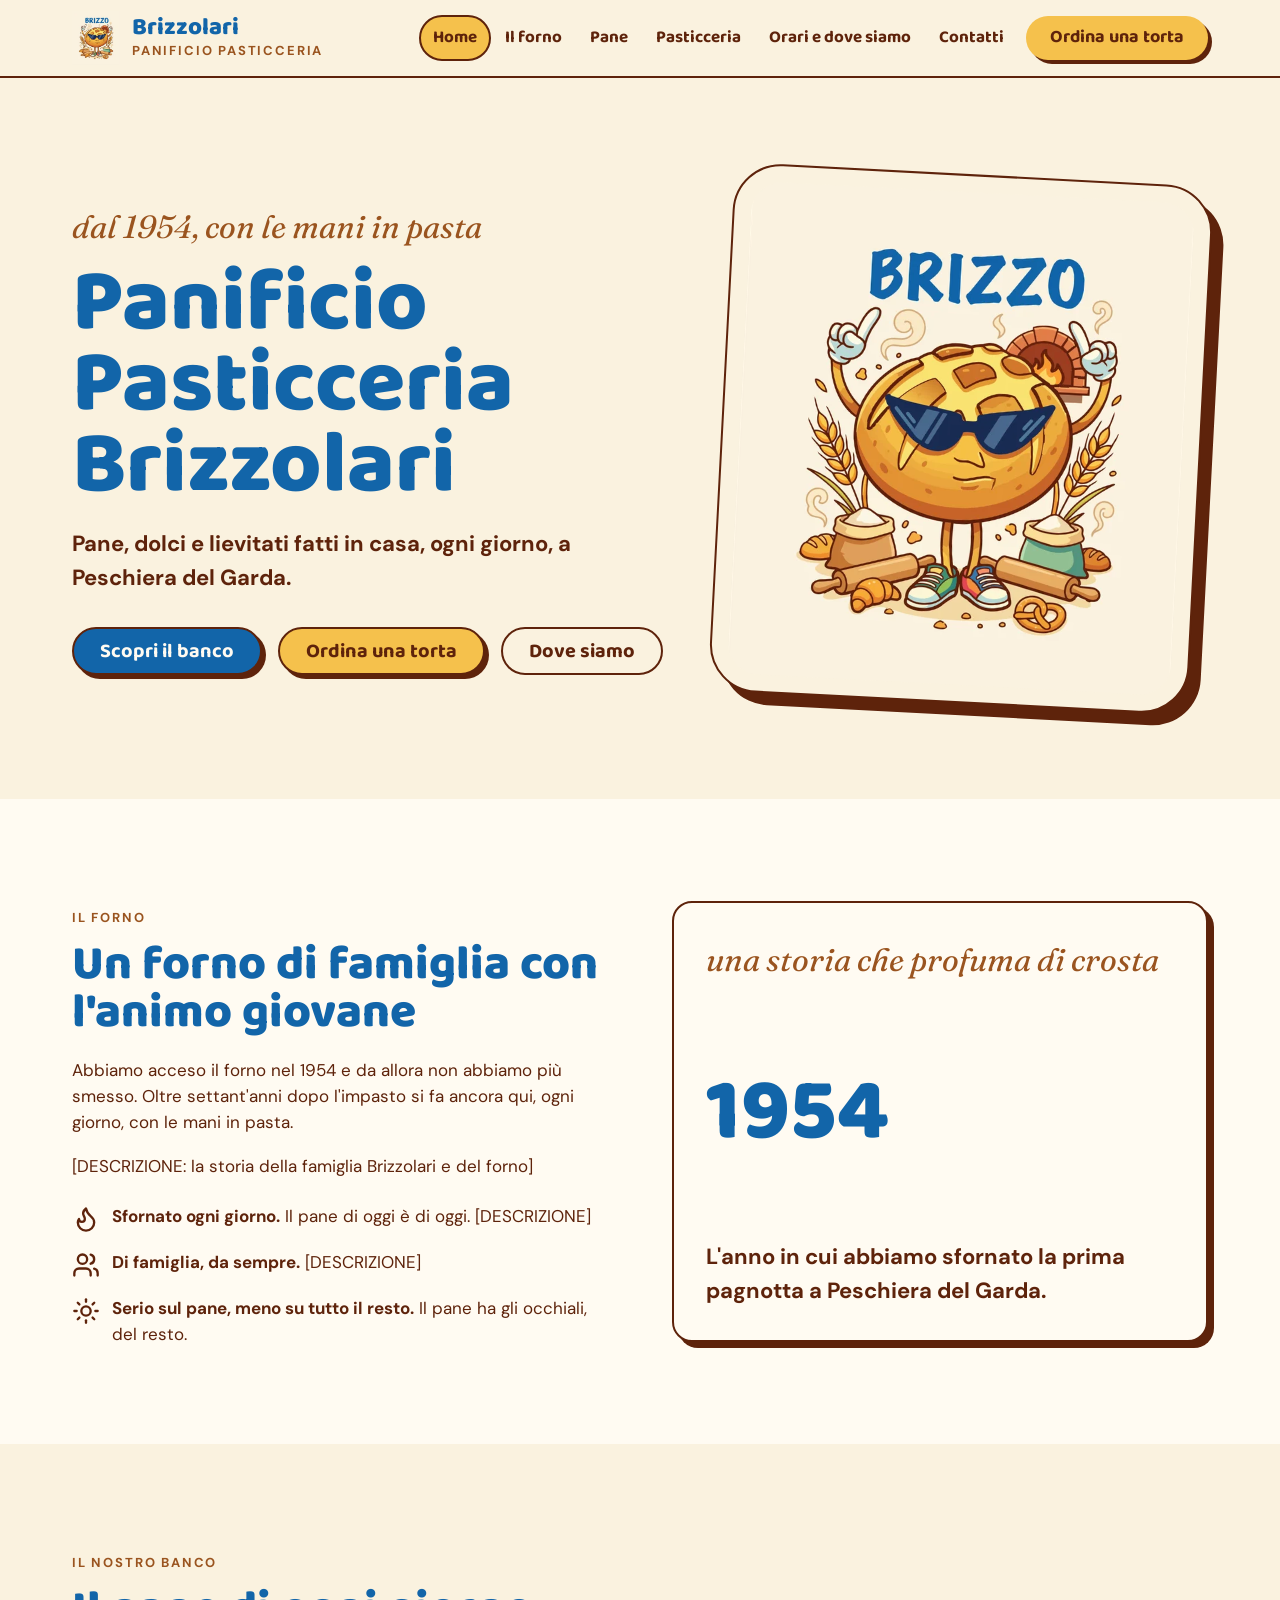
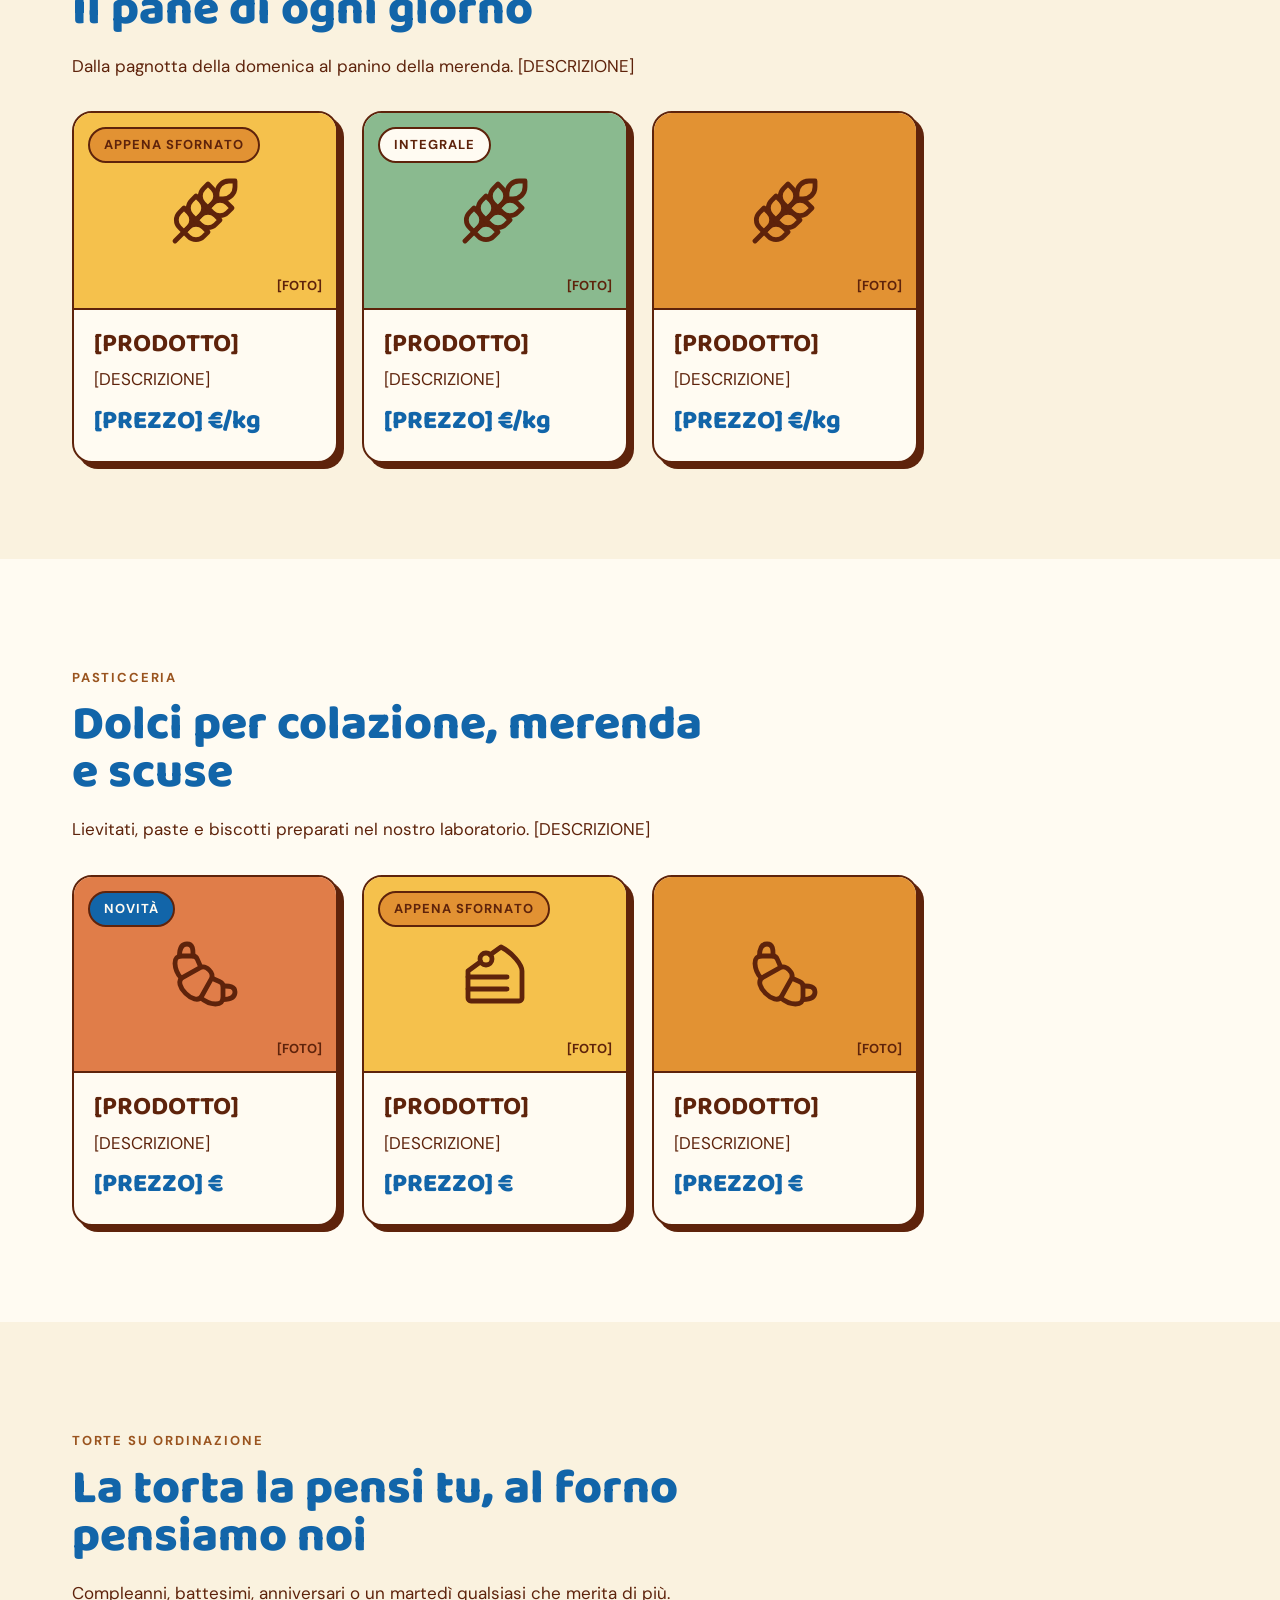
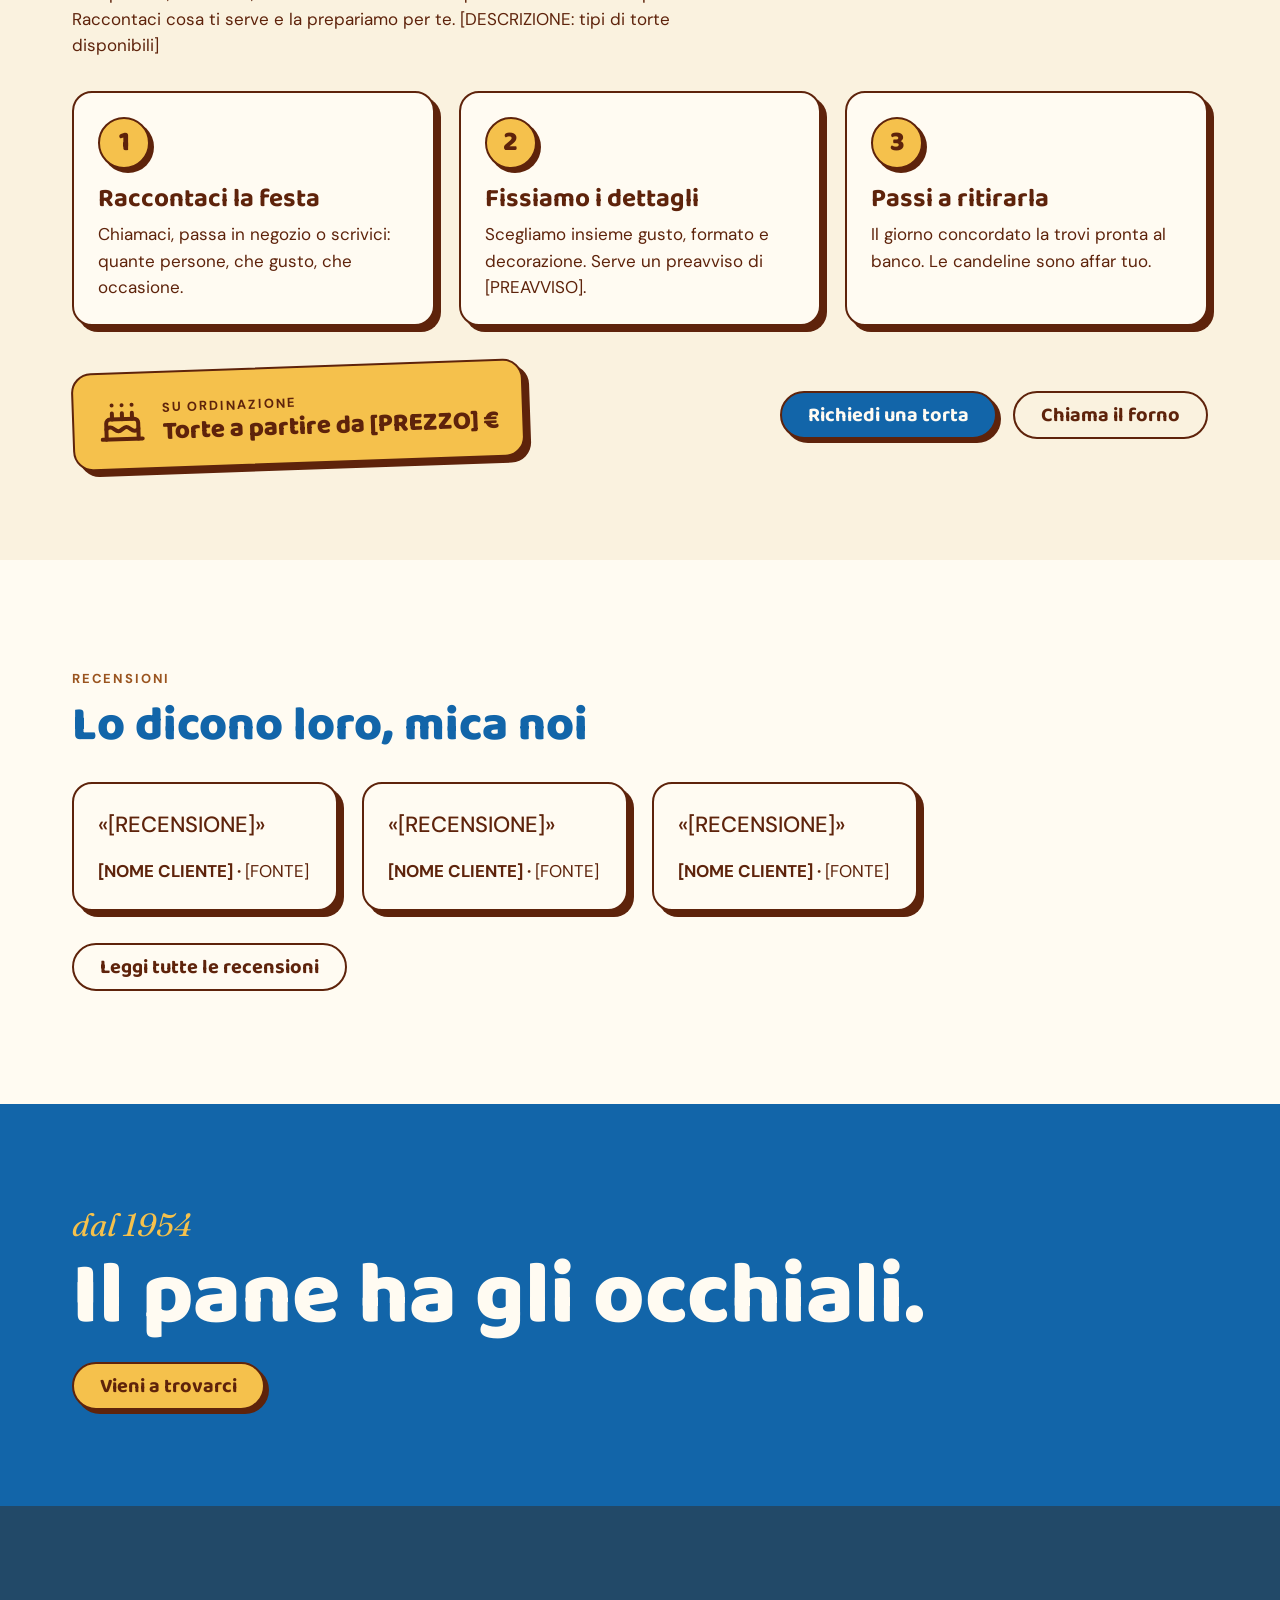
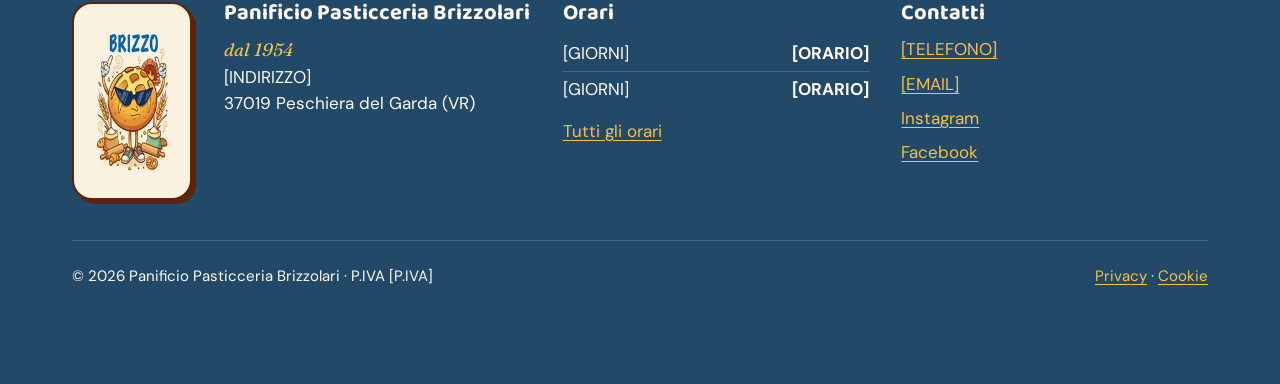
==== index.html @ 5c495a4a "Sito statico Panificio Brizzolari: Home, Orari e dove siamo, Contatti Pagine costruite su tokens.css" ====
<!doctype html>
<html lang="it">
<head>
<meta charset="utf-8">
<meta name="viewport" content="width=device-width, initial-scale=1">
<title>Panificio Pasticceria Brizzolari · Peschiera del Garda, dal 1954</title>
<meta name="description" content="Pane, dolci e torte su ordinazione fatti in casa ogni giorno a Peschiera del Garda. Il forno di famiglia Brizzolari, dal 1954.">
<meta name="theme-color" content="#FAF2DF">
<meta property="og:title" content="Panificio Pasticceria Brizzolari · Peschiera del Garda, dal 1954">
<meta property="og:description" content="Pane, dolci e torte su ordinazione fatti in casa ogni giorno a Peschiera del Garda. Il forno di famiglia Brizzolari, dal 1954.">
<meta property="og:type" content="website">
<meta property="og:image" content="assets/brizzo-logo-640.png">
<link rel="icon" type="image/png" sizes="48x48" href="assets/favicon-48.png">
<link rel="icon" type="image/png" sizes="512x512" href="assets/favicon-512.png">
<link rel="apple-touch-icon" href="assets/apple-touch-icon.png">
<link rel="preconnect" href="https://fonts.googleapis.com">
<link rel="preconnect" href="https://fonts.gstatic.com" crossorigin>
<link href="https://fonts.googleapis.com/css2?family=Baloo+2:wght@600;700;800&family=Fraunces:ital,opsz,wght@0,9..144,500;1,9..144,400;1,9..144,600&family=DM+Sans:opsz,wght@9..40,400;9..40,500;9..40,700&display=swap" rel="stylesheet">
<link rel="stylesheet" href="tokens.css">
<link rel="stylesheet" href="css/sito.css">
<script src="js/sito.js" defer></script>
</head>
<body>
<a class="salta" href="#contenuto">Vai al contenuto</a>

<header class="testata">
  <div class="contenitore testata__barra">
    <a class="marchio" href="index.html">
      <picture>
        <source srcset="assets/brizzo-logo-160.webp" type="image/webp">
        <img src="assets/brizzo-logo-160.png" width="48" height="53" alt="">
      </picture>
      <span><span class="marchio__nome">Brizzolari</span><span class="marchio__sotto">Panificio Pasticceria</span></span>
    </a>
    <button class="menu-toggle" type="button" aria-expanded="false" aria-controls="nav-principale">
      <svg class="icona" viewBox="0 0 24 24" aria-hidden="true" focusable="false"><path d="M4 6h16"/><path d="M4 12h16"/><path d="M4 18h16"/></svg><span>Menu</span>
    </button>
    <nav class="nav" id="nav-principale" aria-label="Principale">
      <ul>
        <li><a href="index.html" aria-current="page">Home</a></li>
        <li><a href="index.html#forno">Il forno</a></li>
        <li><a href="index.html#pane">Pane</a></li>
        <li><a href="index.html#pasticceria">Pasticceria</a></li>
        <li><a href="orari.html">Orari e dove siamo</a></li>
        <li><a href="contatti.html">Contatti</a></li>
        <li><a class="btn btn--oro" href="contatti.html?tipo=torta#modulo">Ordina una torta</a></li>
      </ul>
    </nav>
  </div>
</header>

<main id="contenuto">

<!-- HERO -->
<section class="sezione">
  <div class="contenitore hero">
    <div>
      <p class="accento">dal 1954, con le mani in pasta</p>
      <h1 class="display">Panificio<br>Pasticceria<br>Brizzolari</h1>
      <p class="sottotitolo">Pane, dolci e lievitati fatti in casa, ogni giorno, a Peschiera del Garda.</p>
      <div class="riga">
        <a class="btn btn--primario" href="#pane">Scopri il banco</a>
        <a class="btn btn--oro" href="contatti.html?tipo=torta#modulo">Ordina una torta</a>
        <a class="btn btn--contorno" href="orari.html">Dove siamo</a>
      </div>
    </div>
    <div class="logo-riquadro hero__logo">
      <picture>
        <source srcset="assets/brizzo-logo-640.webp" type="image/webp">
        <img src="assets/brizzo-logo-640.png" width="640" height="711" alt="Brizzo, la pagnotta con gli occhiali da sole, logo del Panificio Brizzolari" fetchpriority="high">
      </picture>
    </div>
  </div>
</section>

<!-- IL FORNO -->
<section class="sezione sezione--farina" id="forno" aria-labelledby="titolo-forno">
  <div class="contenitore due-colonne">
    <div>
      <p class="occhiello">Il forno</p>
      <h2 id="titolo-forno">Un forno di famiglia con l'animo giovane</h2>
      <p>Abbiamo acceso il forno nel 1954 e da allora non abbiamo più smesso. Oltre settant'anni dopo l'impasto si fa ancora qui, ogni giorno, con le mani in pasta.</p>
      <p>[DESCRIZIONE: la storia della famiglia Brizzolari e del forno]</p>
      <ul class="valori">
        <li><svg class="icona" viewBox="0 0 24 24" aria-hidden="true" focusable="false"><path d="M8.5 14.5A2.5 2.5 0 0 0 11 12c0-1.38-.5-2-1-3-1.072-2.143-.224-4.054 2-6 .5 2.5 2 4.9 4 6.5 2 1.6 3 3.5 3 5.5a7 7 0 1 1-14 0c0-1.153.433-2.294 1-3a2.5 2.5 0 0 0 2.5 2.5z"/></svg><span><strong>Sfornato ogni giorno.</strong> Il pane di oggi è di oggi. [DESCRIZIONE]</span></li>
        <li><svg class="icona" viewBox="0 0 24 24" aria-hidden="true" focusable="false"><path d="M16 21v-2a4 4 0 0 0-4-4H6a4 4 0 0 0-4 4v2"/><circle cx="9" cy="7" r="4"/><path d="M22 21v-2a4 4 0 0 0-3-3.87"/><path d="M16 3.13a4 4 0 0 1 0 7.75"/></svg><span><strong>Di famiglia, da sempre.</strong> [DESCRIZIONE]</span></li>
        <li><svg class="icona" viewBox="0 0 24 24" aria-hidden="true" focusable="false"><circle cx="12" cy="12" r="4"/><path d="M12 2v2"/><path d="M12 20v2"/><path d="m4.93 4.93 1.41 1.41"/><path d="m17.66 17.66 1.41 1.41"/><path d="M2 12h2"/><path d="M20 12h2"/><path d="m6.34 17.66-1.41 1.41"/><path d="m19.07 4.93-1.41 1.41"/></svg><span><strong>Serio sul pane, meno su tutto il resto.</strong> Il pane ha gli occhiali, del resto.</span></li>
      </ul>
    </div>
    <div class="card forno-box">
      <p class="accento">una storia che profuma di crosta</p>
      <p class="forno-numero">1954</p>
      <p class="sottotitolo" style="margin:var(--s-3) 0 0">L'anno in cui abbiamo sfornato la prima pagnotta a Peschiera del Garda.</p>
    </div>
  </div>
</section>

<!-- PANE -->
<section class="sezione" id="pane" aria-labelledby="titolo-pane">
  <div class="contenitore">
    <div class="intro">
      <p class="occhiello">Il nostro banco</p>
      <h2 id="titolo-pane">Il pane di ogni giorno</h2>
      <p>Dalla pagnotta della domenica al panino della merenda. [DESCRIZIONE]</p>
    </div>
    <div class="griglia">
      <article class="card card-prodotto">
        <div class="card-prodotto__media" style="background:var(--oro)">
          <span class="tag tag--crosta">Appena sfornato</span>
          <svg class="icona" viewBox="0 0 24 24" aria-hidden="true" focusable="false"><path d="M2 22 16 8"/><path d="M3.47 12.53 5 11l1.53 1.53a3.5 3.5 0 0 1 0 4.94L5 19l-1.53-1.53a3.5 3.5 0 0 1 0-4.94Z"/><path d="M7.47 8.53 9 7l1.53 1.53a3.5 3.5 0 0 1 0 4.94L9 15l-1.53-1.53a3.5 3.5 0 0 1 0-4.94Z"/><path d="M11.47 4.53 13 3l1.53 1.53a3.5 3.5 0 0 1 0 4.94L13 11l-1.53-1.53a3.5 3.5 0 0 1 0-4.94Z"/><path d="M20 2h2v2a4 4 0 0 1-4 4h-2V6a4 4 0 0 1 4-4Z"/><path d="M11.47 17.47 13 19l-1.53 1.53a3.5 3.5 0 0 1-4.94 0L5 19l1.53-1.53a3.5 3.5 0 0 1 4.94 0Z"/><path d="M15.47 13.47 17 15l-1.53 1.53a3.5 3.5 0 0 1-4.94 0L9 15l1.53-1.53a3.5 3.5 0 0 1 4.94 0Z"/><path d="M19.47 9.47 21 11l-1.53 1.53a3.5 3.5 0 0 1-4.94 0L13 11l1.53-1.53a3.5 3.5 0 0 1 4.94 0Z"/></svg>
          <span class="media-nota">[FOTO]</span>
        </div>
        <div class="card-prodotto__corpo">
          <h3 class="card-prodotto__nome">[PRODOTTO]</h3>
          <p style="margin:0">[DESCRIZIONE]</p>
          <span class="card-prodotto__prezzo">[PREZZO] €/kg</span>
        </div>
      </article>
      <article class="card card-prodotto">
        <div class="card-prodotto__media" style="background:var(--salvia)">
          <span class="tag ">Integrale</span>
          <svg class="icona" viewBox="0 0 24 24" aria-hidden="true" focusable="false"><path d="M2 22 16 8"/><path d="M3.47 12.53 5 11l1.53 1.53a3.5 3.5 0 0 1 0 4.94L5 19l-1.53-1.53a3.5 3.5 0 0 1 0-4.94Z"/><path d="M7.47 8.53 9 7l1.53 1.53a3.5 3.5 0 0 1 0 4.94L9 15l-1.53-1.53a3.5 3.5 0 0 1 0-4.94Z"/><path d="M11.47 4.53 13 3l1.53 1.53a3.5 3.5 0 0 1 0 4.94L13 11l-1.53-1.53a3.5 3.5 0 0 1 0-4.94Z"/><path d="M20 2h2v2a4 4 0 0 1-4 4h-2V6a4 4 0 0 1 4-4Z"/><path d="M11.47 17.47 13 19l-1.53 1.53a3.5 3.5 0 0 1-4.94 0L5 19l1.53-1.53a3.5 3.5 0 0 1 4.94 0Z"/><path d="M15.47 13.47 17 15l-1.53 1.53a3.5 3.5 0 0 1-4.94 0L9 15l1.53-1.53a3.5 3.5 0 0 1 4.94 0Z"/><path d="M19.47 9.47 21 11l-1.53 1.53a3.5 3.5 0 0 1-4.94 0L13 11l1.53-1.53a3.5 3.5 0 0 1 4.94 0Z"/></svg>
          <span class="media-nota">[FOTO]</span>
        </div>
        <div class="card-prodotto__corpo">
          <h3 class="card-prodotto__nome">[PRODOTTO]</h3>
          <p style="margin:0">[DESCRIZIONE]</p>
          <span class="card-prodotto__prezzo">[PREZZO] €/kg</span>
        </div>
      </article>
      <article class="card card-prodotto">
        <div class="card-prodotto__media" style="background:var(--crosta)">
          <svg class="icona" viewBox="0 0 24 24" aria-hidden="true" focusable="false"><path d="M2 22 16 8"/><path d="M3.47 12.53 5 11l1.53 1.53a3.5 3.5 0 0 1 0 4.94L5 19l-1.53-1.53a3.5 3.5 0 0 1 0-4.94Z"/><path d="M7.47 8.53 9 7l1.53 1.53a3.5 3.5 0 0 1 0 4.94L9 15l-1.53-1.53a3.5 3.5 0 0 1 0-4.94Z"/><path d="M11.47 4.53 13 3l1.53 1.53a3.5 3.5 0 0 1 0 4.94L13 11l-1.53-1.53a3.5 3.5 0 0 1 0-4.94Z"/><path d="M20 2h2v2a4 4 0 0 1-4 4h-2V6a4 4 0 0 1 4-4Z"/><path d="M11.47 17.47 13 19l-1.53 1.53a3.5 3.5 0 0 1-4.94 0L5 19l1.53-1.53a3.5 3.5 0 0 1 4.94 0Z"/><path d="M15.47 13.47 17 15l-1.53 1.53a3.5 3.5 0 0 1-4.94 0L9 15l1.53-1.53a3.5 3.5 0 0 1 4.94 0Z"/><path d="M19.47 9.47 21 11l-1.53 1.53a3.5 3.5 0 0 1-4.94 0L13 11l1.53-1.53a3.5 3.5 0 0 1 4.94 0Z"/></svg>
          <span class="media-nota">[FOTO]</span>
        </div>
        <div class="card-prodotto__corpo">
          <h3 class="card-prodotto__nome">[PRODOTTO]</h3>
          <p style="margin:0">[DESCRIZIONE]</p>
          <span class="card-prodotto__prezzo">[PREZZO] €/kg</span>
        </div>
      </article>
    </div>
  </div>
</section>

<!-- PASTICCERIA -->
<section class="sezione sezione--farina" id="pasticceria" aria-labelledby="titolo-pasticceria">
  <div class="contenitore">
    <div class="intro">
      <p class="occhiello">Pasticceria</p>
      <h2 id="titolo-pasticceria">Dolci per colazione, merenda e scuse</h2>
      <p>Lievitati, paste e biscotti preparati nel nostro laboratorio. [DESCRIZIONE]</p>
    </div>
    <div class="griglia">
      <article class="card card-prodotto">
        <div class="card-prodotto__media" style="background:var(--mattone)">
          <span class="tag tag--blu">Novità</span>
          <svg class="icona" viewBox="0 0 24 24" aria-hidden="true" focusable="false"><path d="m4.6 13.11 5.79-3.21c1.89-1.05 4.79 1.78 3.71 3.71l-3.22 5.81C8.8 23.16.79 15.23 4.6 13.11Z"/><path d="m10.5 9.5-1-2.29C9.2 6.48 8.8 6 8 6H4.5C2.79 6 2 6.5 2 8.5a7.71 7.71 0 0 0 2 4.83"/><path d="M8 6c0-1.55.24-4-2-4-2 0-2.5 2.17-2.5 4"/><path d="m14.5 13.5 2.29 1c.73.3 1.21.7 1.21 1.5v3.5c0 1.71-.5 2.5-2.5 2.5a7.71 7.71 0 0 1-4.83-2"/><path d="M18 16c1.55 0 4-.24 4 2 0 2-2.17 2.5-4 2.5"/></svg>
          <span class="media-nota">[FOTO]</span>
        </div>
        <div class="card-prodotto__corpo">
          <h3 class="card-prodotto__nome">[PRODOTTO]</h3>
          <p style="margin:0">[DESCRIZIONE]</p>
          <span class="card-prodotto__prezzo">[PREZZO] €</span>
        </div>
      </article>
      <article class="card card-prodotto">
        <div class="card-prodotto__media" style="background:var(--oro)">
          <span class="tag tag--crosta">Appena sfornato</span>
          <svg class="icona" viewBox="0 0 24 24" aria-hidden="true" focusable="false"><circle cx="9" cy="7" r="2"/><path d="M7.2 7.9 3 11v9c0 .6.4 1 1 1h16c.6 0 1-.4 1-1v-9c0-2-3-6-7-8l-3.6 2.6"/><path d="M16 13H3"/><path d="M16 17H3"/></svg>
          <span class="media-nota">[FOTO]</span>
        </div>
        <div class="card-prodotto__corpo">
          <h3 class="card-prodotto__nome">[PRODOTTO]</h3>
          <p style="margin:0">[DESCRIZIONE]</p>
          <span class="card-prodotto__prezzo">[PREZZO] €</span>
        </div>
      </article>
      <article class="card card-prodotto">
        <div class="card-prodotto__media" style="background:var(--crosta)">
          <svg class="icona" viewBox="0 0 24 24" aria-hidden="true" focusable="false"><path d="m4.6 13.11 5.79-3.21c1.89-1.05 4.79 1.78 3.71 3.71l-3.22 5.81C8.8 23.16.79 15.23 4.6 13.11Z"/><path d="m10.5 9.5-1-2.29C9.2 6.48 8.8 6 8 6H4.5C2.79 6 2 6.5 2 8.5a7.71 7.71 0 0 0 2 4.83"/><path d="M8 6c0-1.55.24-4-2-4-2 0-2.5 2.17-2.5 4"/><path d="m14.5 13.5 2.29 1c.73.3 1.21.7 1.21 1.5v3.5c0 1.71-.5 2.5-2.5 2.5a7.71 7.71 0 0 1-4.83-2"/><path d="M18 16c1.55 0 4-.24 4 2 0 2-2.17 2.5-4 2.5"/></svg>
          <span class="media-nota">[FOTO]</span>
        </div>
        <div class="card-prodotto__corpo">
          <h3 class="card-prodotto__nome">[PRODOTTO]</h3>
          <p style="margin:0">[DESCRIZIONE]</p>
          <span class="card-prodotto__prezzo">[PREZZO] €</span>
        </div>
      </article>
    </div>
  </div>
</section>

<!-- TORTE SU ORDINAZIONE -->
<section class="sezione" id="torte" aria-labelledby="titolo-torte">
  <div class="contenitore">
    <div class="intro">
      <p class="occhiello">Torte su ordinazione</p>
      <h2 id="titolo-torte">La torta la pensi tu, al forno pensiamo noi</h2>
      <p>Compleanni, battesimi, anniversari o un martedì qualsiasi che merita di più. Raccontaci cosa ti serve e la prepariamo per te. [DESCRIZIONE: tipi di torte disponibili]</p>
    </div>
    <ol class="passi">
      <li class="card passo">
        <h3>Raccontaci la festa</h3>
        <p>Chiamaci, passa in negozio o scrivici: quante persone, che gusto, che occasione.</p>
      </li>
      <li class="card passo">
        <h3>Fissiamo i dettagli</h3>
        <p>Scegliamo insieme gusto, formato e decorazione. Serve un preavviso di [PREAVVISO].</p>
      </li>
      <li class="card passo">
        <h3>Passi a ritirarla</h3>
        <p>Il giorno concordato la trovi pronta al banco. Le candeline sono affar tuo.</p>
      </li>
    </ol>
    <div class="torte-cta">
      <div class="cartellino">
        <svg class="icona" viewBox="0 0 24 24" aria-hidden="true" focusable="false"><path d="M20 21v-8a2 2 0 0 0-2-2H6a2 2 0 0 0-2 2v8"/><path d="M4 16s.5-1 2-1 2.5 2 4 2 2.5-2 4-2 2.5 2 4 2 2-1 2-1"/><path d="M2 21h20"/><path d="M7 8v3"/><path d="M12 8v3"/><path d="M17 8v3"/><path d="M7 4h.01"/><path d="M12 4h.01"/><path d="M17 4h.01"/></svg>
        <div>
          <span class="occhiello" style="color:var(--bruno)">Su ordinazione</span>
          <div style="font-family:var(--font-titoli); font-weight:800; font-size:1.625rem; line-height:1.05">Torte a partire da [PREZZO] €</div>
        </div>
      </div>
      <div class="riga">
        <a class="btn btn--primario" href="contatti.html?tipo=torta#modulo">Richiedi una torta</a>
        <a class="btn btn--contorno" href="tel:[TELEFONO]">Chiama il forno</a>
      </div>
    </div>
  </div>
</section>

<!-- RECENSIONI -->
<section class="sezione sezione--farina" id="recensioni" aria-labelledby="titolo-recensioni">
  <div class="contenitore">
    <div class="intro">
      <p class="occhiello">Recensioni</p>
      <h2 id="titolo-recensioni">Lo dicono loro, mica noi</h2>
    </div>
    <div class="griglia">
      <figure class="card recensione">
        <blockquote><p style="margin:0">«[RECENSIONE]»</p></blockquote>
        <figcaption>[NOME CLIENTE] · <span style="font-weight:400">[FONTE]</span></figcaption>
      </figure>
      <figure class="card recensione">
        <blockquote><p style="margin:0">«[RECENSIONE]»</p></blockquote>
        <figcaption>[NOME CLIENTE] · <span style="font-weight:400">[FONTE]</span></figcaption>
      </figure>
      <figure class="card recensione">
        <blockquote><p style="margin:0">«[RECENSIONE]»</p></blockquote>
        <figcaption>[NOME CLIENTE] · <span style="font-weight:400">[FONTE]</span></figcaption>
      </figure>
    </div>
    <p style="margin-top:var(--s-8)"><a class="btn btn--contorno" href="[LINK RECENSIONI GOOGLE]">Leggi tutte le recensioni</a></p>
  </div>
</section>

<!-- FASCIA BLU -->
<section class="sezione sezione--blu fascia">
  <div class="contenitore">
    <p class="accento">dal 1954</p>
    <h2 class="display">Il pane ha gli occhiali.</h2>
    <a class="btn btn--oro" href="orari.html">Vieni a trovarci</a>
  </div>
</section>
</main>

<footer class="footer sezione">
  <div class="contenitore">
    <div class="footer__griglia">
      <div class="logo-riquadro">
        <picture>
          <source srcset="assets/brizzo-logo-160.webp" type="image/webp">
          <img src="assets/brizzo-logo-160.png" width="160" height="178" alt="Brizzo, la pagnotta con gli occhiali da sole, logo del Panificio Brizzolari">
        </picture>
      </div>
      <div>
        <h2>Panificio Pasticceria Brizzolari</h2>
        <p class="accento">dal 1954</p>
        <address class="indirizzo">[INDIRIZZO]<br>37019 Peschiera del Garda (VR)</address>
      </div>
      <div>
        <h2>Orari</h2>
        <div class="card-orari__riga"><span>[GIORNI]</span><span>[ORARIO]</span></div>
        <div class="card-orari__riga"><span>[GIORNI]</span><span>[ORARIO]</span></div>
        <p style="margin-top:var(--s-3)"><a href="orari.html">Tutti gli orari</a></p>
      </div>
      <div>
        <h2>Contatti</h2>
        <ul>
          <li><a href="tel:[TELEFONO]">[TELEFONO]</a></li>
          <li><a href="mailto:[EMAIL]">[EMAIL]</a></li>
          <li><a href="[LINK INSTAGRAM]">Instagram</a></li>
          <li><a href="[LINK FACEBOOK]">Facebook</a></li>
        </ul>
      </div>
    </div>
    <div class="footer__fondo">
      <p>© <span data-anno>2026</span> Panificio Pasticceria Brizzolari · P.IVA [P.IVA]</p>
      <p><a href="[LINK PRIVACY]">Privacy</a> · <a href="[LINK COOKIE]">Cookie</a></p>
    </div>
  </div>
</footer>

</body>
</html>
---- tokens.css ----
/* Brizzolari — Design System v1.0 · token e componenti base */

:root {
  /* Colori dal logo */
  --blu: #1265A9;
  --notte: #224968;
  --crosta: #E29233;
  --oro: #F5C14C;
  --mattone: #E07D49;
  --salvia: #8ABA8F;
  --bruno: #5E230B;
  --caramello: #9A541F;
  --crema: #FAF2DF;
  --farina: #FFFBF2;
  --linea: #E6D3AE;          /* divisori sottili su crema */
  --linea-scura: #48688C;    /* divisori su notte */

  /* Ruoli */
  --fondo: var(--crema);
  --superficie: var(--farina);
  --testo: var(--bruno);
  --testo-2: var(--caramello);
  --primario: var(--blu);
  --primario-hover: var(--notte);

  /* Font */
  --font-titoli: "Baloo 2", system-ui, sans-serif;
  --font-accento: "Fraunces", Georgia, serif;
  --font-testo: "DM Sans", system-ui, sans-serif;

  /* Scala tipografica (mobile → desktop) */
  --fs-display: clamp(3rem, 2rem + 4.5vw, 5.5rem);
  --fs-h1: clamp(2.5rem, 1.8rem + 3vw, 4rem);
  --fs-h2: clamp(2rem, 1.5rem + 2vw, 3rem);
  --fs-accento: clamp(1.5rem, 1.25rem + 1vw, 2rem);
  --fs-sottotitolo: clamp(1.1875rem, 1.1rem + .4vw, 1.375rem);
  --fs-testo: 1.0625rem;
  --fs-piccolo: .9375rem;
  --fs-etichetta: .8125rem;

  /* Spaziatura (base 4) */
  --s-1: 4px; --s-2: 8px; --s-3: 12px; --s-4: 16px; --s-5: 20px;
  --s-6: 24px; --s-8: 32px; --s-10: 40px; --s-12: 48px; --s-16: 64px; --s-20: 80px;

  /* Stile adesivo */
  --bordo: 2px solid var(--bruno);
  --r-s: 12px;
  --r-m: 20px;
  --r-l: 48px;
  --r-pill: 999px;
  --ombra-s: 4px 4px 0 var(--bruno);
  --ombra-m: 6px 6px 0 var(--bruno);
  --ombra-l: 12px 12px 0 var(--bruno);

  --contenitore: 1200px;
  --transizione: 140ms ease-out;
}

/* Base */
*, *::before, *::after { box-sizing: border-box; }
body {
  margin: 0;
  background: var(--fondo);
  color: var(--testo);
  font-family: var(--font-testo);
  font-size: var(--fs-testo);
  line-height: 1.55;
  -webkit-font-smoothing: antialiased;
}
h1, h2, h3, h4 { font-family: var(--font-titoli); font-weight: 800; line-height: 1; margin: 0 0 .4em; }
h1 { font-size: var(--fs-h1); color: var(--primario); }
h2 { font-size: var(--fs-h2); color: var(--primario); }
h3 { font-size: 1.625rem; font-weight: 700; line-height: 1.1; }
a { color: var(--primario); text-underline-offset: 3px; }
a:hover { color: var(--primario-hover); }
:focus-visible { outline: 3px solid var(--oro); outline-offset: 3px; border-radius: 4px; }
img { max-width: 100%; display: block; }

.contenitore { max-width: var(--contenitore); margin-inline: auto; padding-inline: var(--s-4); }
@media (min-width: 768px) { .contenitore { padding-inline: var(--s-8); } }

.display { font-family: var(--font-titoli); font-weight: 800; font-size: var(--fs-display); line-height: .92; color: var(--primario); }
.accento { font-family: var(--font-accento); font-style: italic; font-weight: 400; font-size: var(--fs-accento); color: var(--testo-2); }
.sottotitolo { font-size: var(--fs-sottotitolo); font-weight: 700; }
.occhiello { font-size: var(--fs-etichetta); font-weight: 700; letter-spacing: .14em; text-transform: uppercase; color: var(--testo-2); }

/* Pulsanti */
.btn {
  display: inline-flex; align-items: center; justify-content: center; gap: var(--s-2);
  min-height: 48px; padding: 12px 26px;
  font-family: var(--font-titoli); font-weight: 700; font-size: 1.25rem; line-height: 1;
  border: var(--bordo); border-radius: var(--r-pill);
  text-decoration: none; cursor: pointer;
  transition: transform var(--transizione), box-shadow var(--transizione);
}
.btn--primario { background: var(--blu); color: var(--farina); box-shadow: var(--ombra-s); }
.btn--oro { background: var(--oro); color: var(--bruno); box-shadow: var(--ombra-s); }
.btn--contorno { background: transparent; color: var(--bruno); }
.btn--primario:hover, .btn--oro:hover { transform: translate(2px, 2px); box-shadow: 2px 2px 0 var(--bruno); color: inherit; }
.btn--primario:hover { color: var(--farina); }
.btn--contorno:hover { background: var(--farina); color: var(--bruno); }
.btn:active { transform: translate(4px, 4px); box-shadow: none; }

/* Etichette */
.tag {
  display: inline-block; padding: 6px 14px;
  border: var(--bordo); border-radius: var(--r-pill);
  font-size: var(--fs-etichetta); font-weight: 700; letter-spacing: .08em; text-transform: uppercase;
  color: var(--bruno); background: var(--farina);
}
.tag--crosta { background: var(--crosta); }
.tag--salvia { background: var(--salvia); }
.tag--oro { background: var(--oro); }
.tag--blu { background: var(--blu); color: var(--farina); }

/* Card */
.card {
  background: var(--superficie); border: var(--bordo); border-radius: var(--r-m);
  box-shadow: var(--ombra-m); overflow: hidden;
}
.card-prodotto { display: flex; flex-direction: column; }
.card-prodotto__media {
  position: relative; aspect-ratio: 4 / 3; border-bottom: var(--bordo);
  display: grid; place-items: center; background: var(--oro);
}
.card-prodotto__media img { width: 100%; height: 100%; object-fit: cover; }
.card-prodotto__media .tag { position: absolute; top: 14px; left: 14px; }
.card-prodotto__corpo { padding: var(--s-5); display: flex; flex-direction: column; gap: var(--s-2); flex: 1; }
.card-prodotto__nome { font-family: var(--font-titoli); font-weight: 700; font-size: 1.625rem; line-height: 1.1; margin: 0; }
.card-prodotto__prezzo { margin-top: auto; font-family: var(--font-titoli); font-weight: 800; font-size: 1.625rem; color: var(--blu); }

.card-orari { background: var(--notte); color: var(--farina); padding: var(--s-6); }
.card-orari h3 { color: var(--farina); }
.card-orari__riga { display: flex; justify-content: space-between; padding: var(--s-2) 0; border-bottom: 1px solid var(--linea-scura); }
.card-orari .accento { color: var(--oro); font-size: 1.125rem; }

.cartellino {
  display: inline-flex; align-items: center; gap: var(--s-4);
  background: var(--oro); border: var(--bordo); border-radius: var(--r-m);
  box-shadow: var(--ombra-m); padding: var(--s-5) var(--s-6); transform: rotate(-2deg);
}

/* Sezioni */
.sezione { padding-block: clamp(48px, 8vw, 96px); }
.sezione--farina { background: var(--farina); }
.sezione--blu { background: var(--blu); color: var(--farina); }
.sezione--blu h1, .sezione--blu h2, .sezione--blu .display { color: var(--farina); }
.footer { background: var(--notte); color: var(--farina); }
.footer a { color: var(--oro); }

/* Logo su fondo scuro */
.logo-riquadro { background: var(--crema); border: var(--bordo); border-radius: var(--r-l); box-shadow: var(--ombra-l); padding: var(--s-4); }

@media (prefers-reduced-motion: reduce) {
  *, *::before, *::after { transition: none !important; animation: none !important; }
  .btn:hover, .btn:active { transform: none; }
}
---- css/sito.css ----
/* Brizzolari — layout del sito. Usa solo i token di tokens.css. */

html { scroll-behavior: smooth; }
@media (prefers-reduced-motion: reduce) { html { scroll-behavior: auto; } }

[id] { scroll-margin-top: 96px; }

.salta {
  position: absolute; left: var(--s-4); top: -100px; z-index: 100;
  background: var(--oro); color: var(--bruno); border: var(--bordo); border-radius: var(--r-pill);
  padding: var(--s-2) var(--s-4); font-weight: 700; text-decoration: none;
}
.salta:focus { top: var(--s-4); }

.visivamente-nascosto {
  position: absolute; width: 1px; height: 1px; padding: 0; margin: -1px;
  overflow: hidden; clip: rect(0 0 0 0); white-space: nowrap; border: 0;
}

/* Testata */
.testata {
  position: sticky; top: 0; z-index: 50;
  background: var(--crema); border-bottom: var(--bordo);
}
.testata__barra { display: flex; align-items: center; justify-content: space-between; gap: var(--s-4); min-height: 76px; }
.marchio { display: flex; align-items: center; gap: var(--s-3); text-decoration: none; color: var(--bruno); }
.marchio:hover { color: var(--bruno); }
.marchio img { width: 48px; height: auto; }
.marchio__nome { font-family: var(--font-titoli); font-weight: 800; font-size: 1.5rem; line-height: 1; color: var(--blu); }
.marchio__sotto { display: block; white-space: nowrap; font-size: var(--fs-etichetta); font-weight: 700; letter-spacing: .14em; text-transform: uppercase; color: var(--caramello); }

.menu-toggle {
  display: inline-flex; align-items: center; gap: var(--s-2);
  min-height: 44px; padding: 8px 16px;
  font: 700 1rem var(--font-testo); color: var(--bruno);
  background: var(--farina); border: var(--bordo); border-radius: var(--r-pill); box-shadow: var(--ombra-s);
  cursor: pointer;
}
.menu-toggle svg { width: 20px; height: 20px; }

.nav { display: none; }
.nav.aperto { display: block; position: absolute; left: 0; right: 0; top: 100%; background: var(--crema); border-bottom: var(--bordo); }
.nav ul { list-style: none; margin: 0; padding: var(--s-3) var(--s-4) var(--s-5); display: flex; flex-direction: column; gap: var(--s-1); }
.nav a {
  display: block; white-space: nowrap; padding: var(--s-3) var(--s-4); border-radius: var(--r-pill);
  font-family: var(--font-titoli); font-weight: 700; font-size: 1.25rem;
  color: var(--bruno); text-decoration: none; border: 2px solid transparent;
}
.nav a:hover { background: var(--farina); border-color: var(--bruno); color: var(--bruno); }
.nav a[aria-current="page"] { background: var(--oro); border-color: var(--bruno); }
.nav .btn { margin-top: var(--s-2); }

@media (min-width: 1100px) {
  .menu-toggle { display: none; }
  .nav, .nav.aperto { display: block; position: static; border: 0; background: none; }
  .nav ul { flex-direction: row; align-items: center; padding: 0; gap: var(--s-2); }
  .nav ul { gap: 0; }
  .nav a { font-size: 1.0625rem; padding: var(--s-2) var(--s-3); }
  .nav .btn { margin: 0 0 0 var(--s-2); padding: 10px 22px; font-size: 1.125rem; min-height: 44px; }
}

/* Utilità di layout */
.riga { display: flex; flex-wrap: wrap; gap: var(--s-4); align-items: center; }
.griglia { display: grid; gap: var(--s-6); grid-template-columns: repeat(auto-fill, minmax(260px, 1fr)); }
.intro { max-width: 640px; margin-bottom: var(--s-8); }
.intro p:last-child { margin-bottom: 0; }
.due-colonne { display: grid; gap: var(--s-10); align-items: center; }
@media (min-width: 900px) { .due-colonne { grid-template-columns: 1fr 1fr; gap: var(--s-16); } }

/* Hero */
.hero { display: grid; gap: var(--s-10); align-items: center; }
@media (min-width: 900px) { .hero { grid-template-columns: 1.1fr .9fr; } }
.hero .accento { margin: 0 0 var(--s-3); }
.hero .display { margin: 0 0 var(--s-5); }
.hero .sottotitolo { margin: 0 0 var(--s-8); max-width: 520px; }
.hero__logo { transform: rotate(3deg); max-width: 480px; justify-self: center; width: 100%; }
.hero__logo img { width: 100%; height: auto; border-radius: calc(var(--r-l) - var(--s-4)); }

/* Testata di pagina interna */
.testa-pagina { padding-block: clamp(40px, 6vw, 72px) clamp(32px, 4vw, 48px); }
.testa-pagina h1 { margin: 0 0 var(--s-3); }
.testa-pagina p { max-width: 620px; margin: 0; }

/* Il forno */
.forno-numero {
  font-family: var(--font-titoli); font-weight: 800; font-size: var(--fs-display); line-height: .9;
  color: var(--blu);
}
.forno-box { padding: var(--s-8); }
.forno-box .accento { margin: 0 0 var(--s-3); }
.valori { list-style: none; padding: 0; margin: var(--s-6) 0 0; display: grid; gap: var(--s-4); }
.valori li { display: flex; gap: var(--s-3); align-items: flex-start; }
.valori svg { flex: none; width: 28px; height: 28px; margin-top: 2px; }

/* Icone */
.icona { stroke: var(--bruno); stroke-width: 2; fill: none; stroke-linecap: round; stroke-linejoin: round; }
.card-prodotto__media .icona { width: 72px; height: 72px; stroke-width: 1.6; }
.media-nota { position: absolute; bottom: 12px; right: 14px; font-size: var(--fs-etichetta); font-weight: 700; color: var(--bruno); }

/* Torte su ordinazione */
.passi { list-style: none; padding: 0; margin: 0; display: grid; gap: var(--s-6); counter-reset: passo; }
@media (min-width: 768px) { .passi { grid-template-columns: repeat(3, 1fr); } }
.passo { padding: var(--s-6); counter-increment: passo; }
.passo::before {
  content: counter(passo);
  display: inline-grid; place-items: center; width: 52px; height: 52px; margin-bottom: var(--s-4);
  font-family: var(--font-titoli); font-weight: 800; font-size: 1.75rem; color: var(--bruno);
  background: var(--oro); border: var(--bordo); border-radius: var(--r-pill); box-shadow: var(--ombra-s);
}
.passo h3 { margin-bottom: var(--s-2); }
.passo p { margin: 0; }
.torte-cta { margin-top: var(--s-10); display: flex; flex-wrap: wrap; gap: var(--s-6); align-items: center; justify-content: space-between; }
.torte-cta .cartellino { max-width: 100%; }
.cartellino .icona { width: 48px; height: 48px; flex: none; }

/* Recensioni */
.recensione { padding: var(--s-6); display: flex; flex-direction: column; gap: var(--s-4); margin: 0; }
.recensione blockquote { margin: 0; font-size: var(--fs-sottotitolo); font-weight: 500; }
.recensione figcaption { margin-top: auto; font-weight: 700; }
.stelle { display: flex; gap: 2px; }
.stelle svg { width: 22px; height: 22px; fill: var(--oro); stroke: var(--bruno); stroke-width: 1.6; stroke-linejoin: round; }

/* Fascia blu */
.fascia .accento { color: var(--oro); margin: 0 0 var(--s-2); }
.fascia .display { margin: 0 0 var(--s-6); }

/* Orari e dove siamo */
.card-orari h2, .card-orari h3 { color: var(--farina); }
.card-orari__riga:last-of-type { border-bottom: 0; }
.card-orari__riga > :last-child { font-weight: 700; text-align: right; }
.campo [aria-invalid="true"] { border-color: var(--mattone); box-shadow: var(--ombra-s); }
[hidden] { display: none !important; }
.card-orari dl { margin: 0; }
.card-orari dd { margin: 0; }
.mappa {
  border: var(--bordo); border-radius: var(--r-m); box-shadow: var(--ombra-m); overflow: hidden;
  background: var(--farina); height: 360px;
}
@media (min-width: 768px) { .mappa { height: auto; aspect-ratio: 16 / 9; } }
.mappa iframe { display: block; width: 100%; height: 100%; border: 0; }
.dove { display: grid; gap: var(--s-8); align-items: start; }
@media (min-width: 900px) { .dove { grid-template-columns: .9fr 1.1fr; } }
.indirizzo { font-style: normal; }
.info-lista { list-style: none; padding: 0; margin: 0; display: grid; gap: var(--s-4); }
.info-lista li { display: flex; gap: var(--s-3); align-items: flex-start; }
.info-lista svg { flex: none; width: 24px; height: 24px; margin-top: 2px; }

/* Contatti */
.contatto { padding: var(--s-6); display: flex; flex-direction: column; gap: var(--s-3); }
.contatto h2 { font-size: 1.625rem; font-weight: 700; color: var(--bruno); margin: 0; }
.contatto p { margin: 0; }
.contatto .btn { align-self: flex-start; margin-top: auto; }
.contatto__icona {
  display: grid; place-items: center; width: 56px; height: 56px;
  border: var(--bordo); border-radius: var(--r-s); box-shadow: var(--ombra-s);
}
.contatto__icona svg { width: 28px; height: 28px; }

.modulo { padding: var(--s-6); display: grid; gap: var(--s-5); }
@media (min-width: 768px) { .modulo { padding: var(--s-10); } }
.modulo__riga { display: grid; gap: var(--s-5); }
@media (min-width: 640px) { .modulo__riga { grid-template-columns: 1fr 1fr; } }
.campo { display: grid; gap: var(--s-2); }
.campo label { font-weight: 700; }
.campo .aiuto { font-size: var(--fs-piccolo); color: var(--caramello); }
.campo input, .campo select, .campo textarea {
  font: inherit; color: var(--bruno);
  background: var(--crema); border: var(--bordo); border-radius: var(--r-s);
  padding: 12px 14px; min-height: 48px; width: 100%;
}
.campo textarea { min-height: 140px; resize: vertical; }
.campo input:focus-visible, .campo select:focus-visible, .campo textarea:focus-visible { outline: 3px solid var(--oro); outline-offset: 2px; }
.modulo__nota { margin: 0; font-size: var(--fs-piccolo); color: var(--caramello); }

/* Footer */
.footer__griglia { display: grid; gap: var(--s-10); }
@media (min-width: 768px) { .footer__griglia { grid-template-columns: auto 1fr 1fr 1fr; gap: var(--s-8); } }
.footer .logo-riquadro { width: 120px; padding: var(--s-2); border-radius: var(--r-m); box-shadow: var(--ombra-s); }
.footer .logo-riquadro img { border-radius: var(--r-s); }
.footer h2 { font-size: 1.375rem; font-weight: 700; color: var(--farina); margin-bottom: var(--s-3); }
.footer p, .footer ul { margin: 0; }
.footer ul { list-style: none; padding: 0; display: grid; gap: var(--s-2); }
.footer .card-orari__riga { padding: var(--s-1) 0; gap: var(--s-4); }
.footer .accento { color: var(--oro); font-size: 1.125rem; }
.footer__fondo {
  margin-top: var(--s-10); padding-top: var(--s-6); border-top: 1px solid var(--linea-scura);
  display: flex; flex-wrap: wrap; gap: var(--s-3) var(--s-6); justify-content: space-between;
  font-size: var(--fs-piccolo);
}
.footer a:hover { color: var(--farina); }
.footer :focus-visible { outline-color: var(--oro); }
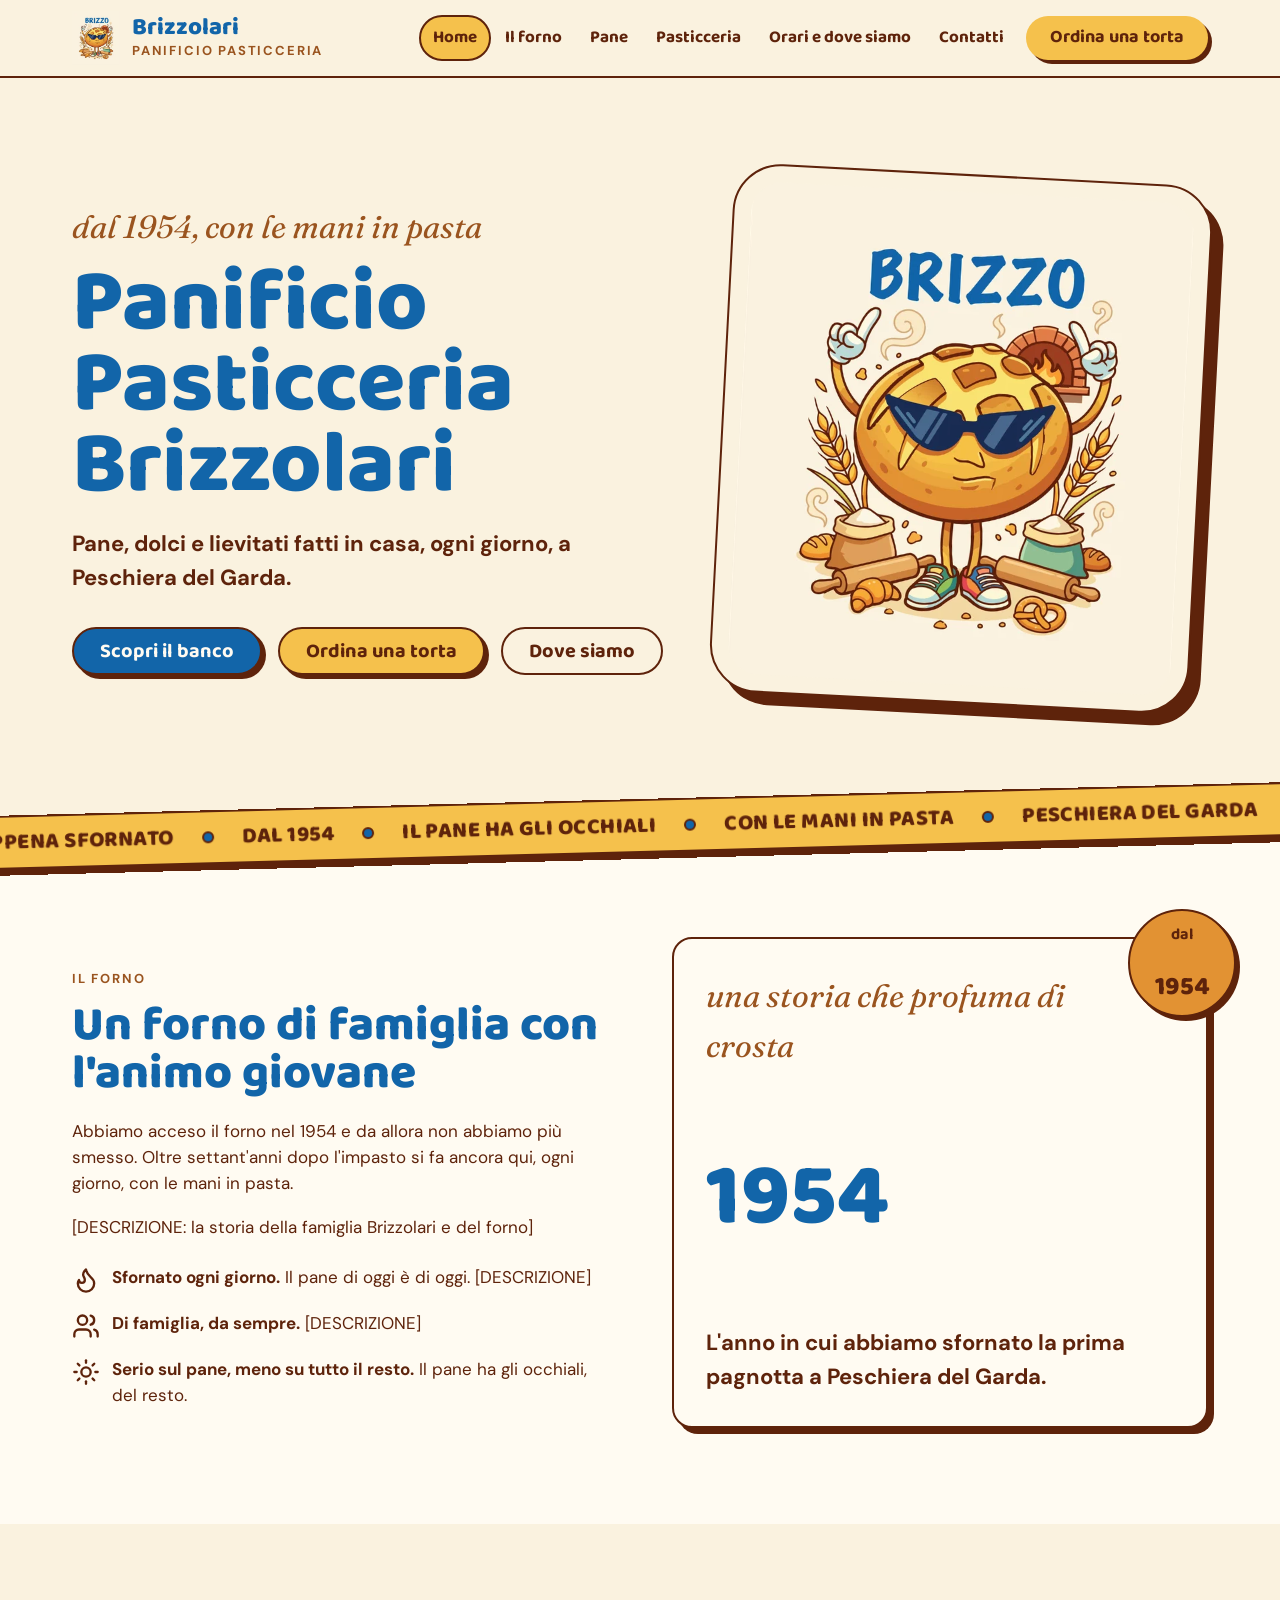
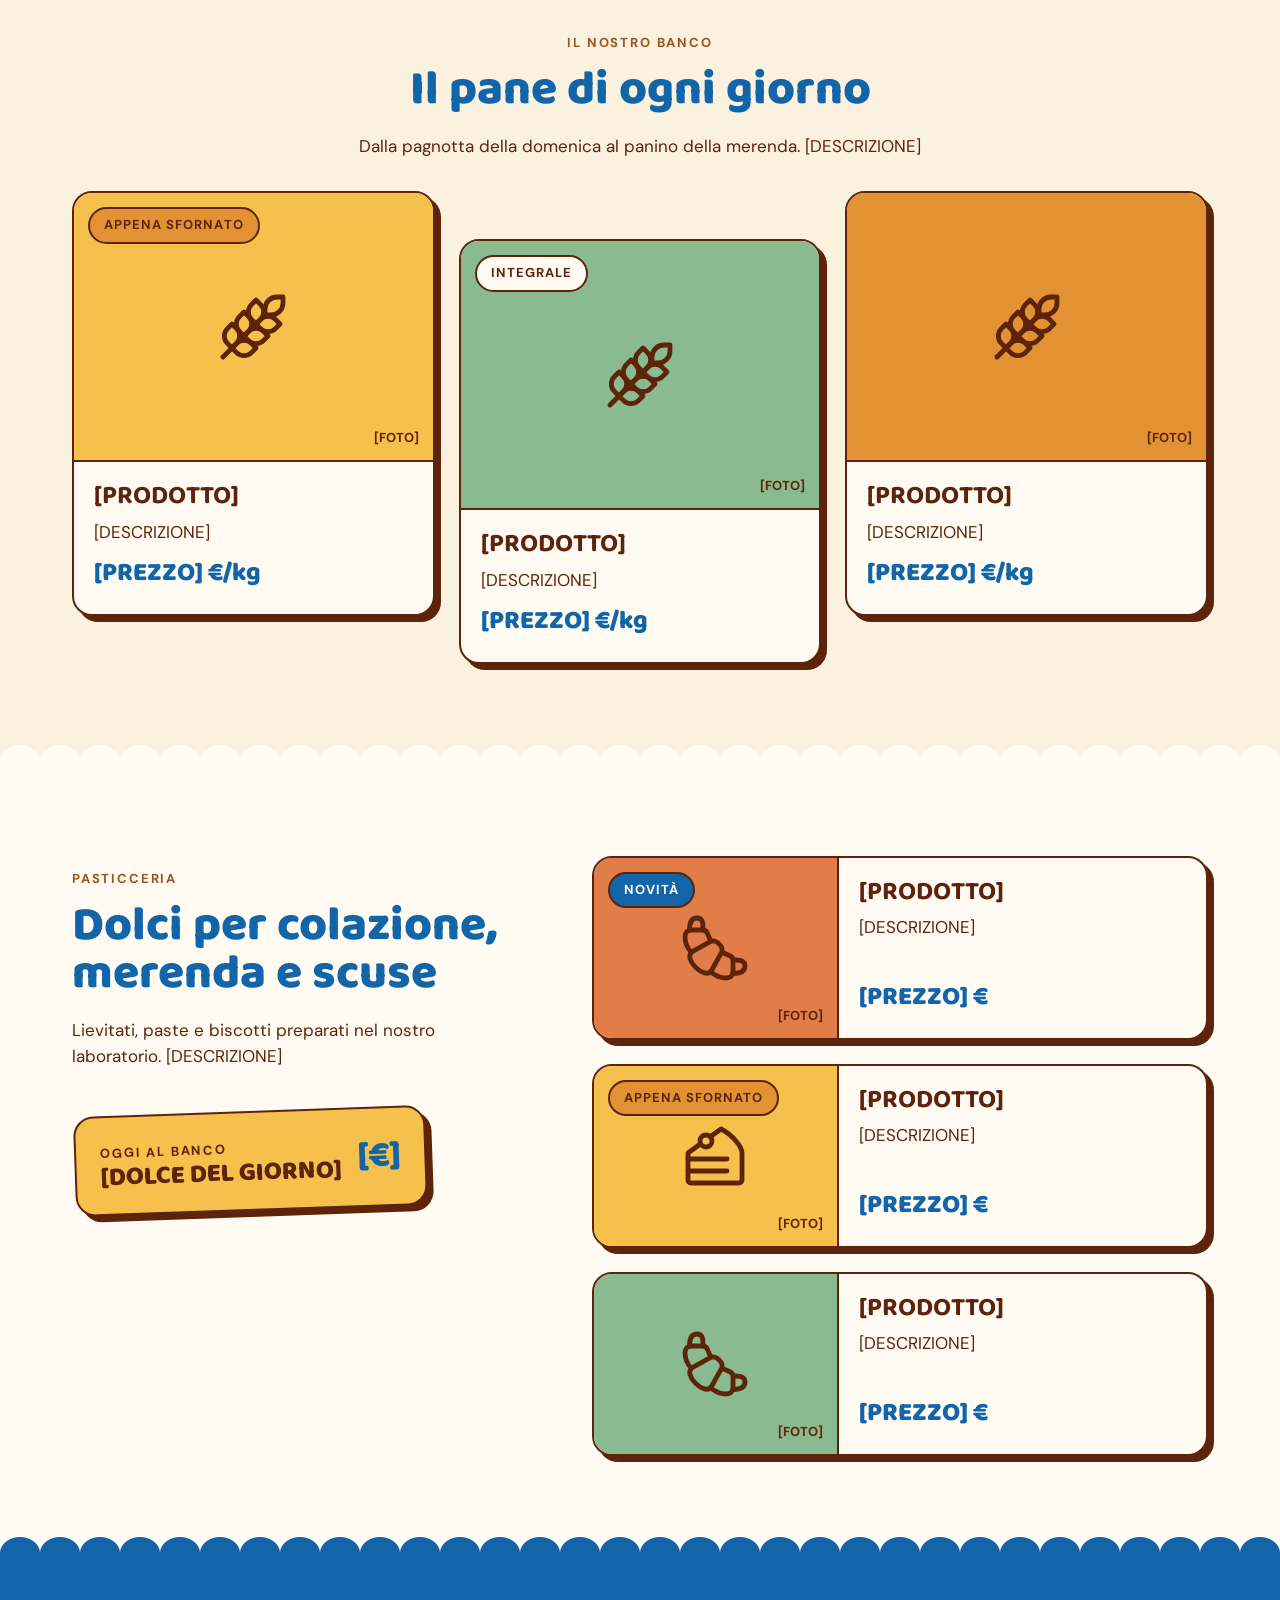
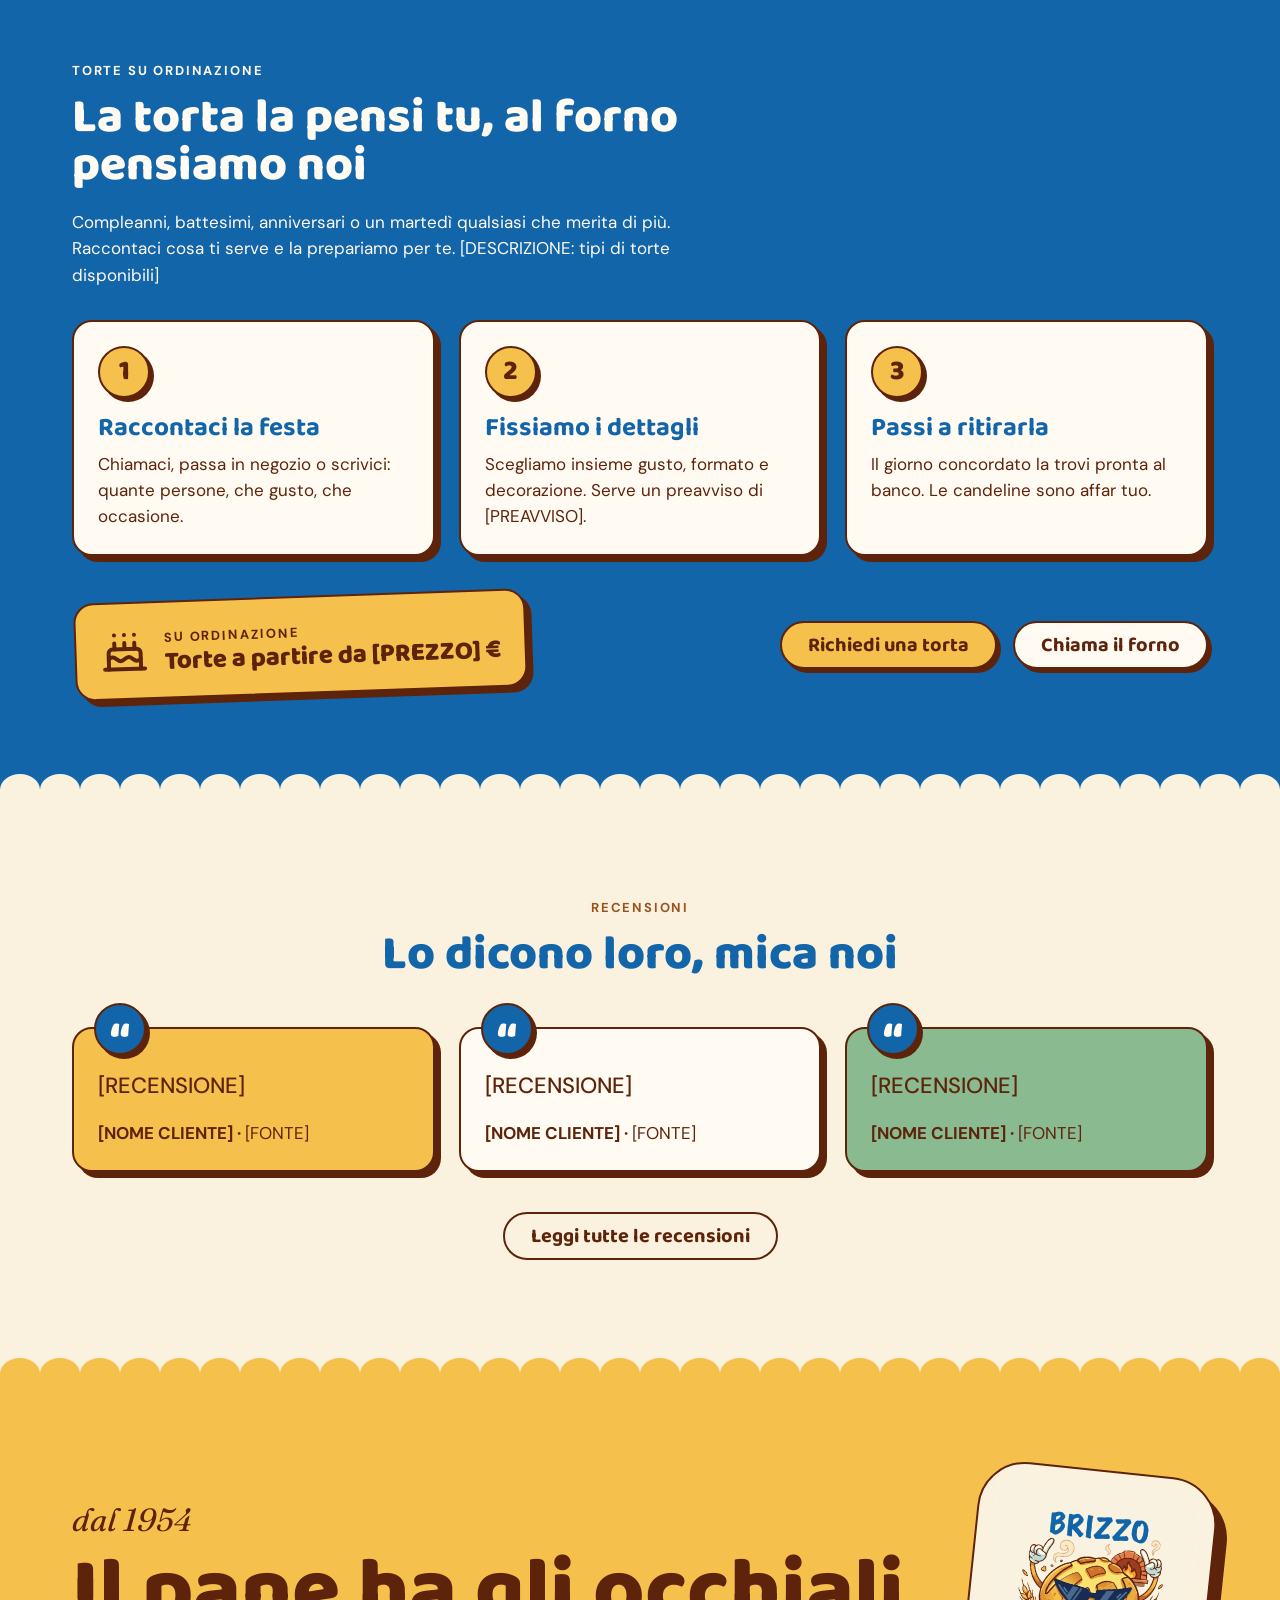
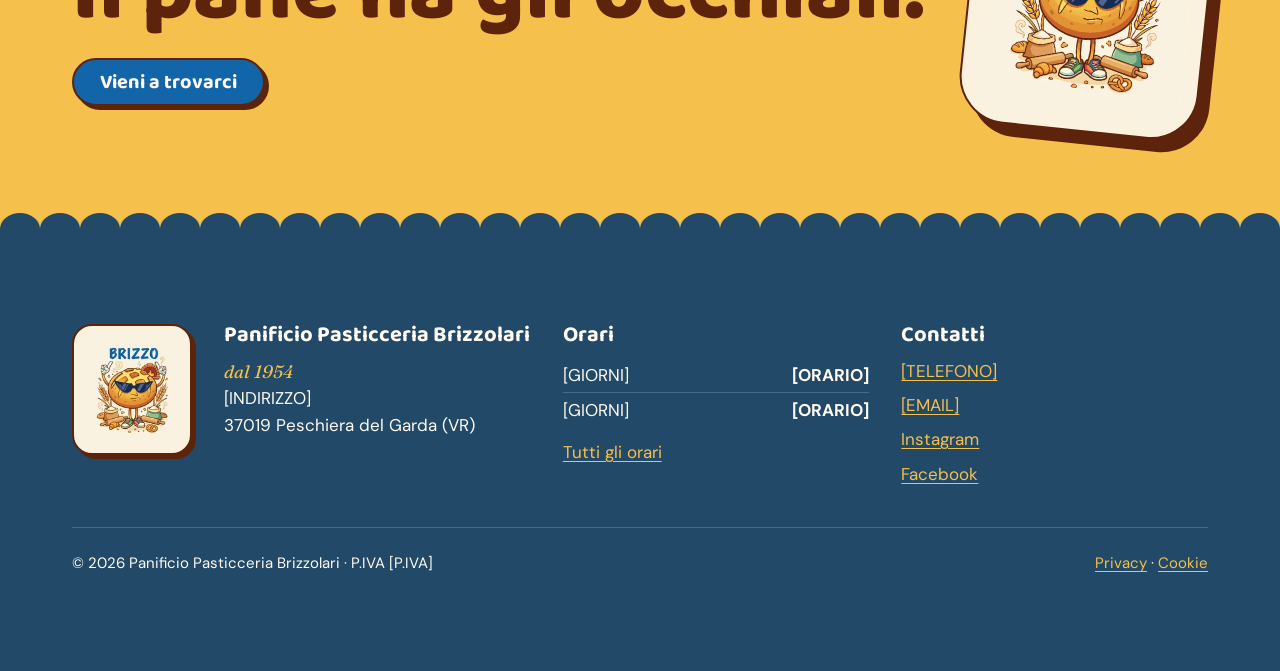
==== commit b3e6845f: "Più movimento e sezioni meno ripetitive; logo del footer non deformato - Animazioni: entrata dell'he" ====
--- a/index.html
+++ b/index.html
@@ -16,6 +16,7 @@
 <link rel="preconnect" href="https://fonts.googleapis.com">
 <link rel="preconnect" href="https://fonts.gstatic.com" crossorigin>
 <link href="https://fonts.googleapis.com/css2?family=Baloo+2:wght@600;700;800&family=Fraunces:ital,opsz,wght@0,9..144,500;1,9..144,400;1,9..144,600&family=DM+Sans:opsz,wght@9..40,400;9..40,500;9..40,700&display=swap" rel="stylesheet">
+<script>document.documentElement.classList.add("js")</script>
 <link rel="stylesheet" href="tokens.css">
 <link rel="stylesheet" href="css/sito.css">
 <script src="js/sito.js" defer></script>
@@ -54,7 +55,7 @@
 <!-- HERO -->
 <section class="sezione">
   <div class="contenitore hero">
-    <div>
+    <div class="hero__testo">
       <p class="accento">dal 1954, con le mani in pasta</p>
       <h1 class="display">Panificio<br>Pasticceria<br>Brizzolari</h1>
       <p class="sottotitolo">Pane, dolci e lievitati fatti in casa, ogni giorno, a Peschiera del Garda.</p>
@@ -64,19 +65,30 @@
         <a class="btn btn--contorno" href="orari.html">Dove siamo</a>
       </div>
     </div>
-    <div class="logo-riquadro hero__logo">
+    <div class="hero__scena">
+      <div class="logo-riquadro hero__logo">
       <picture>
         <source srcset="assets/brizzo-logo-640.webp" type="image/webp">
         <img src="assets/brizzo-logo-640.png" width="640" height="711" alt="Brizzo, la pagnotta con gli occhiali da sole, logo del Panificio Brizzolari" fetchpriority="high">
       </picture>
-    </div>
-  </div>
-</section>
+      </div>
+      <span class="vapore vapore--1" aria-hidden="true"></span><span class="vapore vapore--2" aria-hidden="true"></span><span class="vapore vapore--3" aria-hidden="true"></span>
+    </div>
+  </div>
+</section>
+
+<!-- NASTRO -->
+<div class="nastro" aria-hidden="true">
+  <div class="nastro__binario">
+    <span>Appena sfornato</span><span>Dal 1954</span><span>Il pane ha gli occhiali</span><span>Con le mani in pasta</span><span>Peschiera del Garda</span><span>Torte su ordinazione</span>
+    <span>Appena sfornato</span><span>Dal 1954</span><span>Il pane ha gli occhiali</span><span>Con le mani in pasta</span><span>Peschiera del Garda</span><span>Torte su ordinazione</span>
+  </div>
+</div>
 
 <!-- IL FORNO -->
 <section class="sezione sezione--farina" id="forno" aria-labelledby="titolo-forno">
   <div class="contenitore due-colonne">
-    <div>
+    <div data-rivela>
       <p class="occhiello">Il forno</p>
       <h2 id="titolo-forno">Un forno di famiglia con l'animo giovane</h2>
       <p>Abbiamo acceso il forno nel 1954 e da allora non abbiamo più smesso. Oltre settant'anni dopo l'impasto si fa ancora qui, ogni giorno, con le mani in pasta.</p>
@@ -87,10 +99,13 @@
         <li><svg class="icona" viewBox="0 0 24 24" aria-hidden="true" focusable="false"><circle cx="12" cy="12" r="4"/><path d="M12 2v2"/><path d="M12 20v2"/><path d="m4.93 4.93 1.41 1.41"/><path d="m17.66 17.66 1.41 1.41"/><path d="M2 12h2"/><path d="M20 12h2"/><path d="m6.34 17.66-1.41 1.41"/><path d="m19.07 4.93-1.41 1.41"/></svg><span><strong>Serio sul pane, meno su tutto il resto.</strong> Il pane ha gli occhiali, del resto.</span></li>
       </ul>
     </div>
-    <div class="card forno-box">
-      <p class="accento">una storia che profuma di crosta</p>
-      <p class="forno-numero">1954</p>
-      <p class="sottotitolo" style="margin:var(--s-3) 0 0">L'anno in cui abbiamo sfornato la prima pagnotta a Peschiera del Garda.</p>
+    <div class="forno-scena" data-rivela style="--ritardo:120ms">
+      <div class="card forno-box">
+        <p class="accento">una storia che profuma di crosta</p>
+        <p class="forno-numero" data-conta="1954">1954</p>
+        <p class="sottotitolo" style="margin:var(--s-3) 0 0">L'anno in cui abbiamo sfornato la prima pagnotta a Peschiera del Garda.</p>
+      </div>
+      <span class="bollino" aria-hidden="true">dal<br><strong>1954</strong></span>
     </div>
   </div>
 </section>
@@ -98,13 +113,13 @@
 <!-- PANE -->
 <section class="sezione" id="pane" aria-labelledby="titolo-pane">
   <div class="contenitore">
-    <div class="intro">
+    <div class="intro intro--centro" data-rivela>
       <p class="occhiello">Il nostro banco</p>
       <h2 id="titolo-pane">Il pane di ogni giorno</h2>
       <p>Dalla pagnotta della domenica al panino della merenda. [DESCRIZIONE]</p>
     </div>
-    <div class="griglia">
-      <article class="card card-prodotto">
+    <div class="griglia griglia--sfalsata">
+      <article class="card card-prodotto " data-rivela>
         <div class="card-prodotto__media" style="background:var(--oro)">
           <span class="tag tag--crosta">Appena sfornato</span>
           <svg class="icona" viewBox="0 0 24 24" aria-hidden="true" focusable="false"><path d="M2 22 16 8"/><path d="M3.47 12.53 5 11l1.53 1.53a3.5 3.5 0 0 1 0 4.94L5 19l-1.53-1.53a3.5 3.5 0 0 1 0-4.94Z"/><path d="M7.47 8.53 9 7l1.53 1.53a3.5 3.5 0 0 1 0 4.94L9 15l-1.53-1.53a3.5 3.5 0 0 1 0-4.94Z"/><path d="M11.47 4.53 13 3l1.53 1.53a3.5 3.5 0 0 1 0 4.94L13 11l-1.53-1.53a3.5 3.5 0 0 1 0-4.94Z"/><path d="M20 2h2v2a4 4 0 0 1-4 4h-2V6a4 4 0 0 1 4-4Z"/><path d="M11.47 17.47 13 19l-1.53 1.53a3.5 3.5 0 0 1-4.94 0L5 19l1.53-1.53a3.5 3.5 0 0 1 4.94 0Z"/><path d="M15.47 13.47 17 15l-1.53 1.53a3.5 3.5 0 0 1-4.94 0L9 15l1.53-1.53a3.5 3.5 0 0 1 4.94 0Z"/><path d="M19.47 9.47 21 11l-1.53 1.53a3.5 3.5 0 0 1-4.94 0L13 11l1.53-1.53a3.5 3.5 0 0 1 4.94 0Z"/></svg>
@@ -116,7 +131,7 @@
           <span class="card-prodotto__prezzo">[PREZZO] €/kg</span>
         </div>
       </article>
-      <article class="card card-prodotto">
+      <article class="card card-prodotto " data-rivela>
         <div class="card-prodotto__media" style="background:var(--salvia)">
           <span class="tag ">Integrale</span>
           <svg class="icona" viewBox="0 0 24 24" aria-hidden="true" focusable="false"><path d="M2 22 16 8"/><path d="M3.47 12.53 5 11l1.53 1.53a3.5 3.5 0 0 1 0 4.94L5 19l-1.53-1.53a3.5 3.5 0 0 1 0-4.94Z"/><path d="M7.47 8.53 9 7l1.53 1.53a3.5 3.5 0 0 1 0 4.94L9 15l-1.53-1.53a3.5 3.5 0 0 1 0-4.94Z"/><path d="M11.47 4.53 13 3l1.53 1.53a3.5 3.5 0 0 1 0 4.94L13 11l-1.53-1.53a3.5 3.5 0 0 1 0-4.94Z"/><path d="M20 2h2v2a4 4 0 0 1-4 4h-2V6a4 4 0 0 1 4-4Z"/><path d="M11.47 17.47 13 19l-1.53 1.53a3.5 3.5 0 0 1-4.94 0L5 19l1.53-1.53a3.5 3.5 0 0 1 4.94 0Z"/><path d="M15.47 13.47 17 15l-1.53 1.53a3.5 3.5 0 0 1-4.94 0L9 15l1.53-1.53a3.5 3.5 0 0 1 4.94 0Z"/><path d="M19.47 9.47 21 11l-1.53 1.53a3.5 3.5 0 0 1-4.94 0L13 11l1.53-1.53a3.5 3.5 0 0 1 4.94 0Z"/></svg>
@@ -128,7 +143,7 @@
           <span class="card-prodotto__prezzo">[PREZZO] €/kg</span>
         </div>
       </article>
-      <article class="card card-prodotto">
+      <article class="card card-prodotto " data-rivela>
         <div class="card-prodotto__media" style="background:var(--crosta)">
           <svg class="icona" viewBox="0 0 24 24" aria-hidden="true" focusable="false"><path d="M2 22 16 8"/><path d="M3.47 12.53 5 11l1.53 1.53a3.5 3.5 0 0 1 0 4.94L5 19l-1.53-1.53a3.5 3.5 0 0 1 0-4.94Z"/><path d="M7.47 8.53 9 7l1.53 1.53a3.5 3.5 0 0 1 0 4.94L9 15l-1.53-1.53a3.5 3.5 0 0 1 0-4.94Z"/><path d="M11.47 4.53 13 3l1.53 1.53a3.5 3.5 0 0 1 0 4.94L13 11l-1.53-1.53a3.5 3.5 0 0 1 0-4.94Z"/><path d="M20 2h2v2a4 4 0 0 1-4 4h-2V6a4 4 0 0 1 4-4Z"/><path d="M11.47 17.47 13 19l-1.53 1.53a3.5 3.5 0 0 1-4.94 0L5 19l1.53-1.53a3.5 3.5 0 0 1 4.94 0Z"/><path d="M15.47 13.47 17 15l-1.53 1.53a3.5 3.5 0 0 1-4.94 0L9 15l1.53-1.53a3.5 3.5 0 0 1 4.94 0Z"/><path d="M19.47 9.47 21 11l-1.53 1.53a3.5 3.5 0 0 1-4.94 0L13 11l1.53-1.53a3.5 3.5 0 0 1 4.94 0Z"/></svg>
           <span class="media-nota">[FOTO]</span>
@@ -144,15 +159,22 @@
 </section>
 
 <!-- PASTICCERIA -->
-<section class="sezione sezione--farina" id="pasticceria" aria-labelledby="titolo-pasticceria">
-  <div class="contenitore">
-    <div class="intro">
+<section class="sezione sezione--farina bordo-onda" id="pasticceria" aria-labelledby="titolo-pasticceria">
+  <div class="contenitore vetrina">
+    <div class="vetrina__testo" data-rivela>
       <p class="occhiello">Pasticceria</p>
       <h2 id="titolo-pasticceria">Dolci per colazione, merenda e scuse</h2>
       <p>Lievitati, paste e biscotti preparati nel nostro laboratorio. [DESCRIZIONE]</p>
-    </div>
-    <div class="griglia">
-      <article class="card card-prodotto">
+      <div class="cartellino cartellino--oscilla">
+        <div>
+          <span class="occhiello" style="color:var(--bruno)">Oggi al banco</span>
+          <div class="cartellino__titolo">[DOLCE DEL GIORNO]</div>
+        </div>
+        <span class="cartellino__prezzo">[€]</span>
+      </div>
+    </div>
+    <div class="vetrina__lista">
+      <article class="card card-prodotto card-prodotto--orizzontale" data-rivela>
         <div class="card-prodotto__media" style="background:var(--mattone)">
           <span class="tag tag--blu">Novità</span>
           <svg class="icona" viewBox="0 0 24 24" aria-hidden="true" focusable="false"><path d="m4.6 13.11 5.79-3.21c1.89-1.05 4.79 1.78 3.71 3.71l-3.22 5.81C8.8 23.16.79 15.23 4.6 13.11Z"/><path d="m10.5 9.5-1-2.29C9.2 6.48 8.8 6 8 6H4.5C2.79 6 2 6.5 2 8.5a7.71 7.71 0 0 0 2 4.83"/><path d="M8 6c0-1.55.24-4-2-4-2 0-2.5 2.17-2.5 4"/><path d="m14.5 13.5 2.29 1c.73.3 1.21.7 1.21 1.5v3.5c0 1.71-.5 2.5-2.5 2.5a7.71 7.71 0 0 1-4.83-2"/><path d="M18 16c1.55 0 4-.24 4 2 0 2-2.17 2.5-4 2.5"/></svg>
@@ -164,7 +186,7 @@
           <span class="card-prodotto__prezzo">[PREZZO] €</span>
         </div>
       </article>
-      <article class="card card-prodotto">
+      <article class="card card-prodotto card-prodotto--orizzontale" data-rivela>
         <div class="card-prodotto__media" style="background:var(--oro)">
           <span class="tag tag--crosta">Appena sfornato</span>
           <svg class="icona" viewBox="0 0 24 24" aria-hidden="true" focusable="false"><circle cx="9" cy="7" r="2"/><path d="M7.2 7.9 3 11v9c0 .6.4 1 1 1h16c.6 0 1-.4 1-1v-9c0-2-3-6-7-8l-3.6 2.6"/><path d="M16 13H3"/><path d="M16 17H3"/></svg>
@@ -176,8 +198,8 @@
           <span class="card-prodotto__prezzo">[PREZZO] €</span>
         </div>
       </article>
-      <article class="card card-prodotto">
-        <div class="card-prodotto__media" style="background:var(--crosta)">
+      <article class="card card-prodotto card-prodotto--orizzontale" data-rivela>
+        <div class="card-prodotto__media" style="background:var(--salvia)">
           <svg class="icona" viewBox="0 0 24 24" aria-hidden="true" focusable="false"><path d="m4.6 13.11 5.79-3.21c1.89-1.05 4.79 1.78 3.71 3.71l-3.22 5.81C8.8 23.16.79 15.23 4.6 13.11Z"/><path d="m10.5 9.5-1-2.29C9.2 6.48 8.8 6 8 6H4.5C2.79 6 2 6.5 2 8.5a7.71 7.71 0 0 0 2 4.83"/><path d="M8 6c0-1.55.24-4-2-4-2 0-2.5 2.17-2.5 4"/><path d="m14.5 13.5 2.29 1c.73.3 1.21.7 1.21 1.5v3.5c0 1.71-.5 2.5-2.5 2.5a7.71 7.71 0 0 1-4.83-2"/><path d="M18 16c1.55 0 4-.24 4 2 0 2-2.17 2.5-4 2.5"/></svg>
           <span class="media-nota">[FOTO]</span>
         </div>
@@ -192,79 +214,90 @@
 </section>
 
 <!-- TORTE SU ORDINAZIONE -->
-<section class="sezione" id="torte" aria-labelledby="titolo-torte">
+<section class="sezione sezione--blu bordo-onda torte" id="torte" aria-labelledby="titolo-torte">
   <div class="contenitore">
-    <div class="intro">
+    <div class="intro" data-rivela>
       <p class="occhiello">Torte su ordinazione</p>
       <h2 id="titolo-torte">La torta la pensi tu, al forno pensiamo noi</h2>
       <p>Compleanni, battesimi, anniversari o un martedì qualsiasi che merita di più. Raccontaci cosa ti serve e la prepariamo per te. [DESCRIZIONE: tipi di torte disponibili]</p>
     </div>
     <ol class="passi">
-      <li class="card passo">
+      <li class="card passo" data-rivela>
         <h3>Raccontaci la festa</h3>
         <p>Chiamaci, passa in negozio o scrivici: quante persone, che gusto, che occasione.</p>
       </li>
-      <li class="card passo">
+      <li class="card passo" data-rivela style="--ritardo:120ms">
         <h3>Fissiamo i dettagli</h3>
         <p>Scegliamo insieme gusto, formato e decorazione. Serve un preavviso di [PREAVVISO].</p>
       </li>
-      <li class="card passo">
+      <li class="card passo" data-rivela style="--ritardo:240ms">
         <h3>Passi a ritirarla</h3>
         <p>Il giorno concordato la trovi pronta al banco. Le candeline sono affar tuo.</p>
       </li>
     </ol>
-    <div class="torte-cta">
-      <div class="cartellino">
+    <div class="torte-cta" data-rivela>
+      <div class="cartellino cartellino--oscilla">
         <svg class="icona" viewBox="0 0 24 24" aria-hidden="true" focusable="false"><path d="M20 21v-8a2 2 0 0 0-2-2H6a2 2 0 0 0-2 2v8"/><path d="M4 16s.5-1 2-1 2.5 2 4 2 2.5-2 4-2 2.5 2 4 2 2-1 2-1"/><path d="M2 21h20"/><path d="M7 8v3"/><path d="M12 8v3"/><path d="M17 8v3"/><path d="M7 4h.01"/><path d="M12 4h.01"/><path d="M17 4h.01"/></svg>
         <div>
           <span class="occhiello" style="color:var(--bruno)">Su ordinazione</span>
-          <div style="font-family:var(--font-titoli); font-weight:800; font-size:1.625rem; line-height:1.05">Torte a partire da [PREZZO] €</div>
+          <div class="cartellino__titolo">Torte a partire da [PREZZO] €</div>
         </div>
       </div>
       <div class="riga">
-        <a class="btn btn--primario" href="contatti.html?tipo=torta#modulo">Richiedi una torta</a>
-        <a class="btn btn--contorno" href="tel:[TELEFONO]">Chiama il forno</a>
+        <a class="btn btn--oro" href="contatti.html?tipo=torta#modulo">Richiedi una torta</a>
+        <a class="btn btn--chiaro" href="tel:[TELEFONO]">Chiama il forno</a>
       </div>
     </div>
   </div>
 </section>
 
 <!-- RECENSIONI -->
-<section class="sezione sezione--farina" id="recensioni" aria-labelledby="titolo-recensioni">
+<section class="sezione bordo-onda recensioni" id="recensioni" aria-labelledby="titolo-recensioni">
   <div class="contenitore">
-    <div class="intro">
+    <div class="intro intro--centro" data-rivela>
       <p class="occhiello">Recensioni</p>
       <h2 id="titolo-recensioni">Lo dicono loro, mica noi</h2>
     </div>
-    <div class="griglia">
-      <figure class="card recensione">
-        <blockquote><p style="margin:0">«[RECENSIONE]»</p></blockquote>
+    <div class="griglia griglia--biglietti">
+      <figure class="card recensione" style="background:var(--oro)" data-rivela>
+        <span class="recensione__virgolette" aria-hidden="true">“</span>
+        <blockquote><p style="margin:0">[RECENSIONE]</p></blockquote>
         <figcaption>[NOME CLIENTE] · <span style="font-weight:400">[FONTE]</span></figcaption>
       </figure>
-      <figure class="card recensione">
-        <blockquote><p style="margin:0">«[RECENSIONE]»</p></blockquote>
+      <figure class="card recensione" data-rivela style="--ritardo:120ms">
+        <span class="recensione__virgolette" aria-hidden="true">“</span>
+        <blockquote><p style="margin:0">[RECENSIONE]</p></blockquote>
         <figcaption>[NOME CLIENTE] · <span style="font-weight:400">[FONTE]</span></figcaption>
       </figure>
-      <figure class="card recensione">
-        <blockquote><p style="margin:0">«[RECENSIONE]»</p></blockquote>
+      <figure class="card recensione" style="background:var(--salvia); --ritardo:240ms" data-rivela>
+        <span class="recensione__virgolette" aria-hidden="true">“</span>
+        <blockquote><p style="margin:0">[RECENSIONE]</p></blockquote>
         <figcaption>[NOME CLIENTE] · <span style="font-weight:400">[FONTE]</span></figcaption>
       </figure>
     </div>
-    <p style="margin-top:var(--s-8)"><a class="btn btn--contorno" href="[LINK RECENSIONI GOOGLE]">Leggi tutte le recensioni</a></p>
-  </div>
-</section>
-
-<!-- FASCIA BLU -->
-<section class="sezione sezione--blu fascia">
-  <div class="contenitore">
-    <p class="accento">dal 1954</p>
-    <h2 class="display">Il pane ha gli occhiali.</h2>
-    <a class="btn btn--oro" href="orari.html">Vieni a trovarci</a>
+    <p style="margin-top:var(--s-10); text-align:center"><a class="btn btn--contorno" href="[LINK RECENSIONI GOOGLE]">Leggi tutte le recensioni</a></p>
+  </div>
+</section>
+
+<!-- FASCIA FINALE -->
+<section class="sezione fascia bordo-onda">
+  <div class="contenitore fascia__griglia">
+    <div data-rivela>
+      <p class="accento">dal 1954</p>
+      <h2 class="display">Il pane ha gli occhiali.</h2>
+      <a class="btn btn--primario" href="orari.html">Vieni a trovarci</a>
+    </div>
+    <div class="fascia__brizzo logo-riquadro" aria-hidden="true">
+      <picture>
+        <source srcset="assets/brizzo-logo-640.webp" type="image/webp">
+        <img src="assets/brizzo-logo-640.png" width="640" height="711" alt="" loading="lazy">
+      </picture>
+    </div>
   </div>
 </section>
 </main>
 
-<footer class="footer sezione">
+<footer class="footer sezione bordo-onda">
   <div class="contenitore">
     <div class="footer__griglia">
       <div class="logo-riquadro">
--- a/css/sito.css
+++ b/css/sito.css
@@ -189,3 +189,163 @@
 }
 .footer a:hover { color: var(--farina); }
 .footer :focus-visible { outline-color: var(--oro); }
+
+/* ================= v2: varietà delle sezioni e movimento ================= */
+
+main { overflow-x: clip; }
+.logo-riquadro img { width: 100%; height: auto; }
+.footer .logo-riquadro { align-self: start; }
+
+/* Bordo ondulato (crosta) in cima alla sezione, nel colore della sezione */
+.bordo-onda { position: relative; }
+.bordo-onda::before {
+  content: ""; position: absolute; left: 0; right: 0; top: -15px; height: 16px;
+  background-color: inherit;
+  -webkit-mask: url("data:image/svg+xml,%3Csvg xmlns='http://www.w3.org/2000/svg' width='40' height='16'%3E%3Cpath d='M0 16C0 7 9 0 20 0s20 7 20 16Z'/%3E%3C/svg%3E") repeat-x left bottom / 40px 16px;
+          mask: url("data:image/svg+xml,%3Csvg xmlns='http://www.w3.org/2000/svg' width='40' height='16'%3E%3Cpath d='M0 16C0 7 9 0 20 0s20 7 20 16Z'/%3E%3C/svg%3E") repeat-x left bottom / 40px 16px;
+  pointer-events: none;
+}
+.recensioni { background: var(--crema); }
+
+/* Nastro che scorre */
+.nastro {
+  position: relative; z-index: 2;
+  background: var(--oro); border-block: var(--bordo);
+  transform: rotate(-1.5deg); margin: 0 -24px -12px; padding: 14px 0;
+  overflow: hidden; box-shadow: 0 6px 0 var(--bruno);
+}
+.nastro__binario { display: flex; width: max-content; animation: scorri 38s linear infinite; }
+.nastro span {
+  display: inline-flex; align-items: center; gap: 28px; padding-right: 28px;
+  font-family: var(--font-titoli); font-weight: 800; font-size: 1.375rem; line-height: 1;
+  color: var(--bruno); text-transform: uppercase; letter-spacing: .02em; white-space: nowrap;
+}
+.nastro span::after {
+  content: ""; width: 12px; height: 12px; border-radius: 50%;
+  background: var(--blu); border: 2px solid var(--bruno);
+}
+@keyframes scorri { to { transform: translateX(-50%); } }
+
+/* Hero: entrata, Brizzo che galleggia, vapore */
+.hero__testo > * { animation: sali .7s cubic-bezier(.2,.7,.3,1.2) backwards; }
+.hero__testo > :nth-child(2) { animation-delay: 90ms; }
+.hero__testo > :nth-child(3) { animation-delay: 180ms; }
+.hero__testo > :nth-child(4) { animation-delay: 270ms; }
+.hero__scena { position: relative; justify-self: center; width: 100%; max-width: 480px; animation: entra-brizzo .9s cubic-bezier(.2,.7,.3,1.3) 150ms backwards; }
+.hero__scena .hero__logo { animation: galleggia 5s ease-in-out 1.1s infinite; }
+.vapore {
+  position: absolute; top: -44px; width: 18px; height: 48px; opacity: 0;
+  background: url("data:image/svg+xml,%3Csvg xmlns='http://www.w3.org/2000/svg' viewBox='0 0 18 48'%3E%3Cpath d='M9 46c-8-7 8-12 0-20S1 12 9 2' fill='none' stroke='%239A541F' stroke-width='3' stroke-linecap='round'/%3E%3C/svg%3E") no-repeat center / contain;
+  animation: vapore 3.6s ease-in infinite;
+}
+.vapore--1 { left: 30%; }
+.vapore--2 { left: 48%; animation-delay: 1.2s; }
+.vapore--3 { left: 66%; animation-delay: 2.4s; }
+@keyframes sali { from { opacity: 0; translate: 0 24px; } }
+@keyframes entra-brizzo { from { opacity: 0; scale: .7; rotate: -10deg; } }
+@keyframes galleggia { 50% { translate: 0 -12px; } }
+@keyframes vapore { 0% { opacity: 0; translate: 0 16px; } 30% { opacity: .8; } 100% { opacity: 0; translate: 0 -24px; } }
+
+/* Comparsa allo scroll */
+@media (prefers-reduced-motion: no-preference) {
+  .js [data-rivela]:not(.rivelato) { opacity: 0; }
+}
+.rivelato { animation: sali .7s cubic-bezier(.2,.7,.3,1.1) var(--ritardo, 0ms) backwards; }
+
+/* Card che si sollevano */
+.card-prodotto { transition: transform var(--transizione), box-shadow var(--transizione); }
+.card-prodotto:hover { transform: translate(-3px, -3px); box-shadow: 9px 9px 0 var(--bruno); }
+.card-prodotto:hover .card-prodotto__media .icona { animation: dondola .6s ease-in-out; }
+@keyframes dondola { 25% { rotate: -10deg; } 75% { rotate: 8deg; } }
+
+.intro--centro { margin-inline: auto; text-align: center; }
+@media (min-width: 900px) {
+  .griglia--sfalsata { grid-template-columns: repeat(3, 1fr); align-items: start; }
+  .griglia--sfalsata > :nth-child(2) { margin-top: 48px; }
+}
+
+/* Il forno: bollino che gira */
+.forno-scena { position: relative; }
+.bollino {
+  position: absolute; top: -28px; right: -12px;
+  display: grid; place-items: center; text-align: center;
+  width: 108px; height: 108px; border-radius: 50%;
+  background: var(--crosta); border: var(--bordo); box-shadow: var(--ombra-s);
+  font-family: var(--font-titoli); font-weight: 700; font-size: 1rem; line-height: 1; color: var(--bruno);
+  animation: gira 24s linear infinite;
+}
+.bollino strong { font-size: 1.625rem; font-weight: 800; }
+@keyframes gira { to { rotate: 360deg; } }
+@media (min-width: 768px) { .bollino { right: -28px; } }
+
+/* Pasticceria: vetrina con lista orizzontale */
+.vetrina { display: grid; gap: var(--s-10); }
+.vetrina__lista { display: grid; gap: var(--s-6); }
+.vetrina__testo .cartellino { margin-top: var(--s-6); }
+@media (min-width: 900px) {
+  .vetrina { grid-template-columns: .85fr 1.15fr; align-items: start; gap: var(--s-16); }
+  .vetrina__testo { position: sticky; top: 120px; }
+}
+@media (min-width: 560px) {
+  .card-prodotto--orizzontale { flex-direction: row; }
+  .card-prodotto--orizzontale .card-prodotto__media { width: 40%; flex: none; aspect-ratio: auto; min-height: 180px; border-bottom: 0; border-right: var(--bordo); }
+}
+.cartellino__titolo { font-family: var(--font-titoli); font-weight: 800; font-size: 1.625rem; line-height: 1.05; }
+.cartellino__prezzo { font-family: var(--font-titoli); font-weight: 800; font-size: 2.25rem; color: var(--blu); }
+.cartellino--oscilla { transform-origin: 50% -20px; animation: oscilla 6s ease-in-out infinite; }
+.cartellino--oscilla:hover { animation-duration: 1.2s; }
+@keyframes oscilla { 0%, 100% { rotate: 0deg; } 50% { rotate: 2.5deg; } }
+
+/* Torte su fondo blu */
+.sezione--blu .occhiello { color: var(--farina); }
+.sezione--blu .card, .sezione--blu .cartellino { color: var(--bruno); }
+.sezione--blu .card h3 { color: var(--blu); }
+.btn--chiaro { background: var(--farina); color: var(--bruno); box-shadow: var(--ombra-s); }
+.btn--chiaro:hover { transform: translate(2px, 2px); box-shadow: 2px 2px 0 var(--bruno); color: var(--bruno); }
+.passo { transition: transform var(--transizione), box-shadow var(--transizione); }
+.passo:hover { transform: translate(-3px, -3px); box-shadow: 9px 9px 0 var(--bruno); }
+.passo:hover::before { animation: rimbalza .5s ease; }
+@keyframes rimbalza { 40% { translate: 0 -8px; } }
+
+/* Recensioni a biglietti colorati */
+.recensione { position: relative; padding-top: var(--s-10); }
+.recensione__virgolette {
+  position: absolute; top: -26px; left: 20px;
+  display: grid; place-items: center; width: 52px; height: 52px; padding-top: 18px;
+  background: var(--blu); color: var(--farina); border: var(--bordo); border-radius: 50%; box-shadow: var(--ombra-s);
+  font-family: var(--font-titoli); font-weight: 800; font-size: 3rem; line-height: 1;
+}
+.griglia--biglietti { row-gap: var(--s-12); padding-top: var(--s-4); }
+
+/* Fascia finale oro con Brizzo */
+.fascia { background: var(--oro); color: var(--bruno); }
+.fascia .accento, .fascia .display { color: var(--bruno); }
+.fascia__griglia { display: grid; gap: var(--s-8); align-items: center; }
+.fascia__brizzo { width: 180px; justify-self: center; rotate: 6deg; transition: rotate .3s; }
+.fascia__brizzo:hover { rotate: -4deg; }
+@media (min-width: 768px) {
+  .fascia__griglia { grid-template-columns: 1fr auto; }
+  .fascia__brizzo { width: 240px; }
+}
+
+/* Testata delle pagine interne con Brizzo */
+.testa-pagina__griglia { display: grid; grid-template-columns: 1fr auto; column-gap: var(--s-6); align-items: center; }
+.testa-pagina__griglia > :not(.testa-pagina__brizzo) { grid-column: 1; }
+.testa-pagina__brizzo {
+  grid-column: 2; grid-row: 1 / span 3; width: 88px;
+  background: var(--crema); border: var(--bordo); border-radius: var(--r-m); box-shadow: var(--ombra-m);
+  padding: 6px; rotate: 6deg; animation: galleggia 5s ease-in-out infinite;
+}
+.testa-pagina__brizzo img { width: 100%; height: auto; border-radius: var(--r-s); }
+@media (min-width: 768px) { .testa-pagina__brizzo { width: 170px; } }
+@media (max-width: 479px) { .testa-pagina__brizzo { width: 72px; align-self: start; } }
+
+@media (prefers-reduced-motion: reduce) {
+  .card-prodotto:hover, .passo:hover { transform: none; }
+  .fascia__brizzo:hover { rotate: 6deg; }
+}
+.forno-box .accento { padding-right: 72px; }
+.recensione { overflow: visible; }
+@media (max-width: 899px) { .hero__scena { width: 86%; margin-top: var(--s-6); } }
+.recensione__virgolette { padding-top: 12px; }
+@media (min-width: 900px) { .griglia--biglietti { grid-template-columns: repeat(3, 1fr); } }
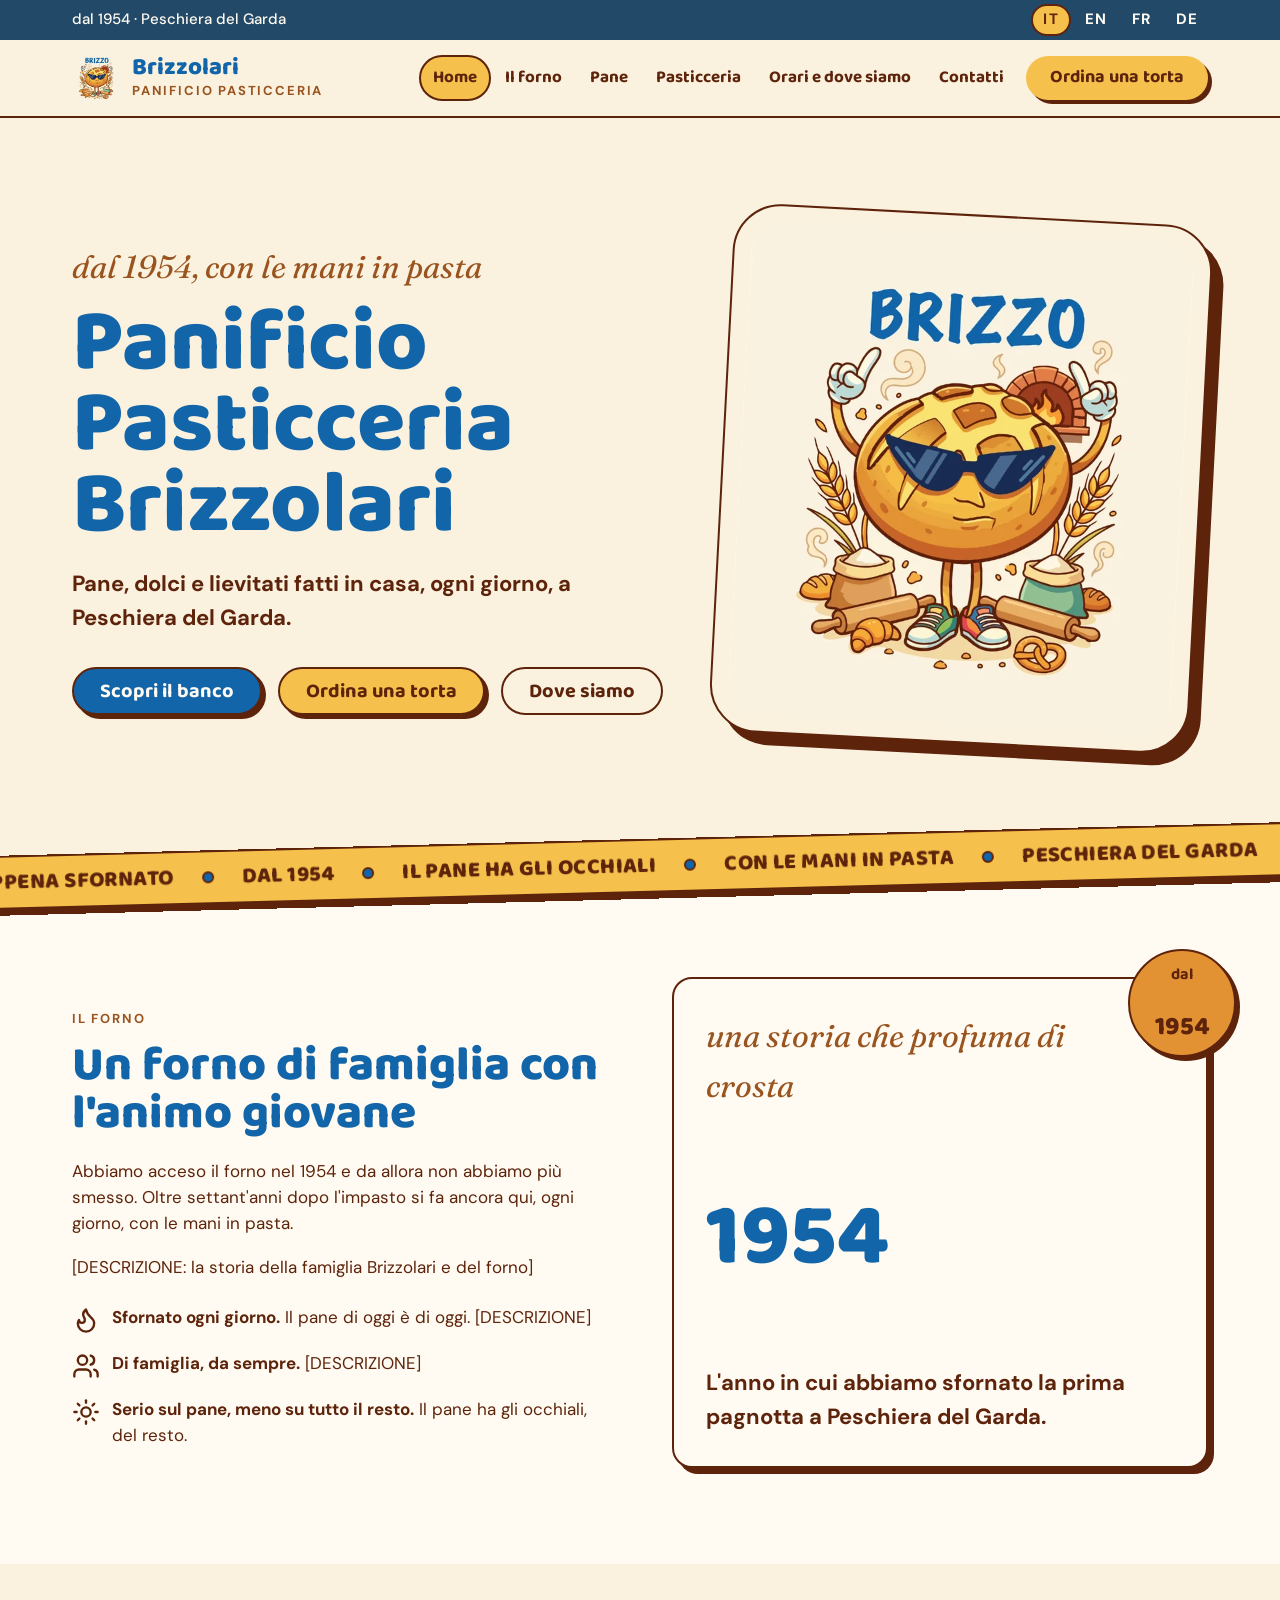
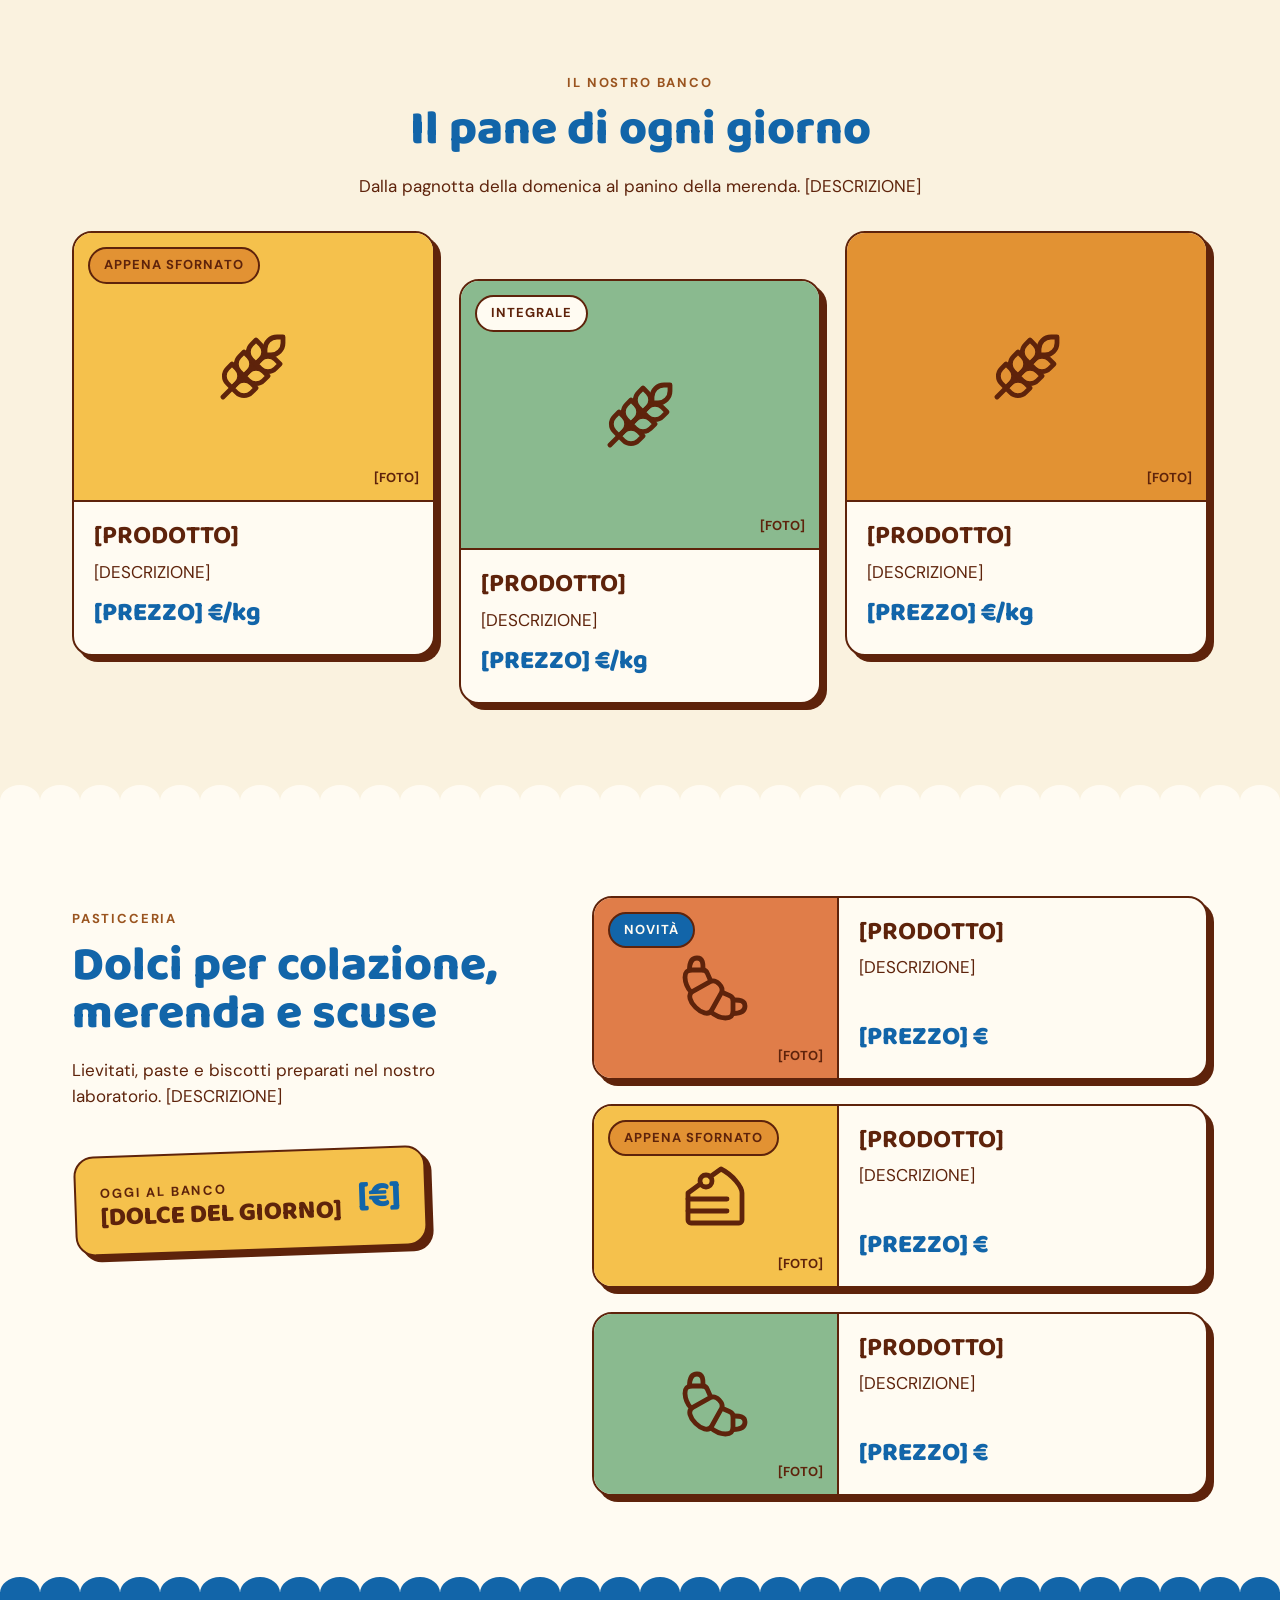
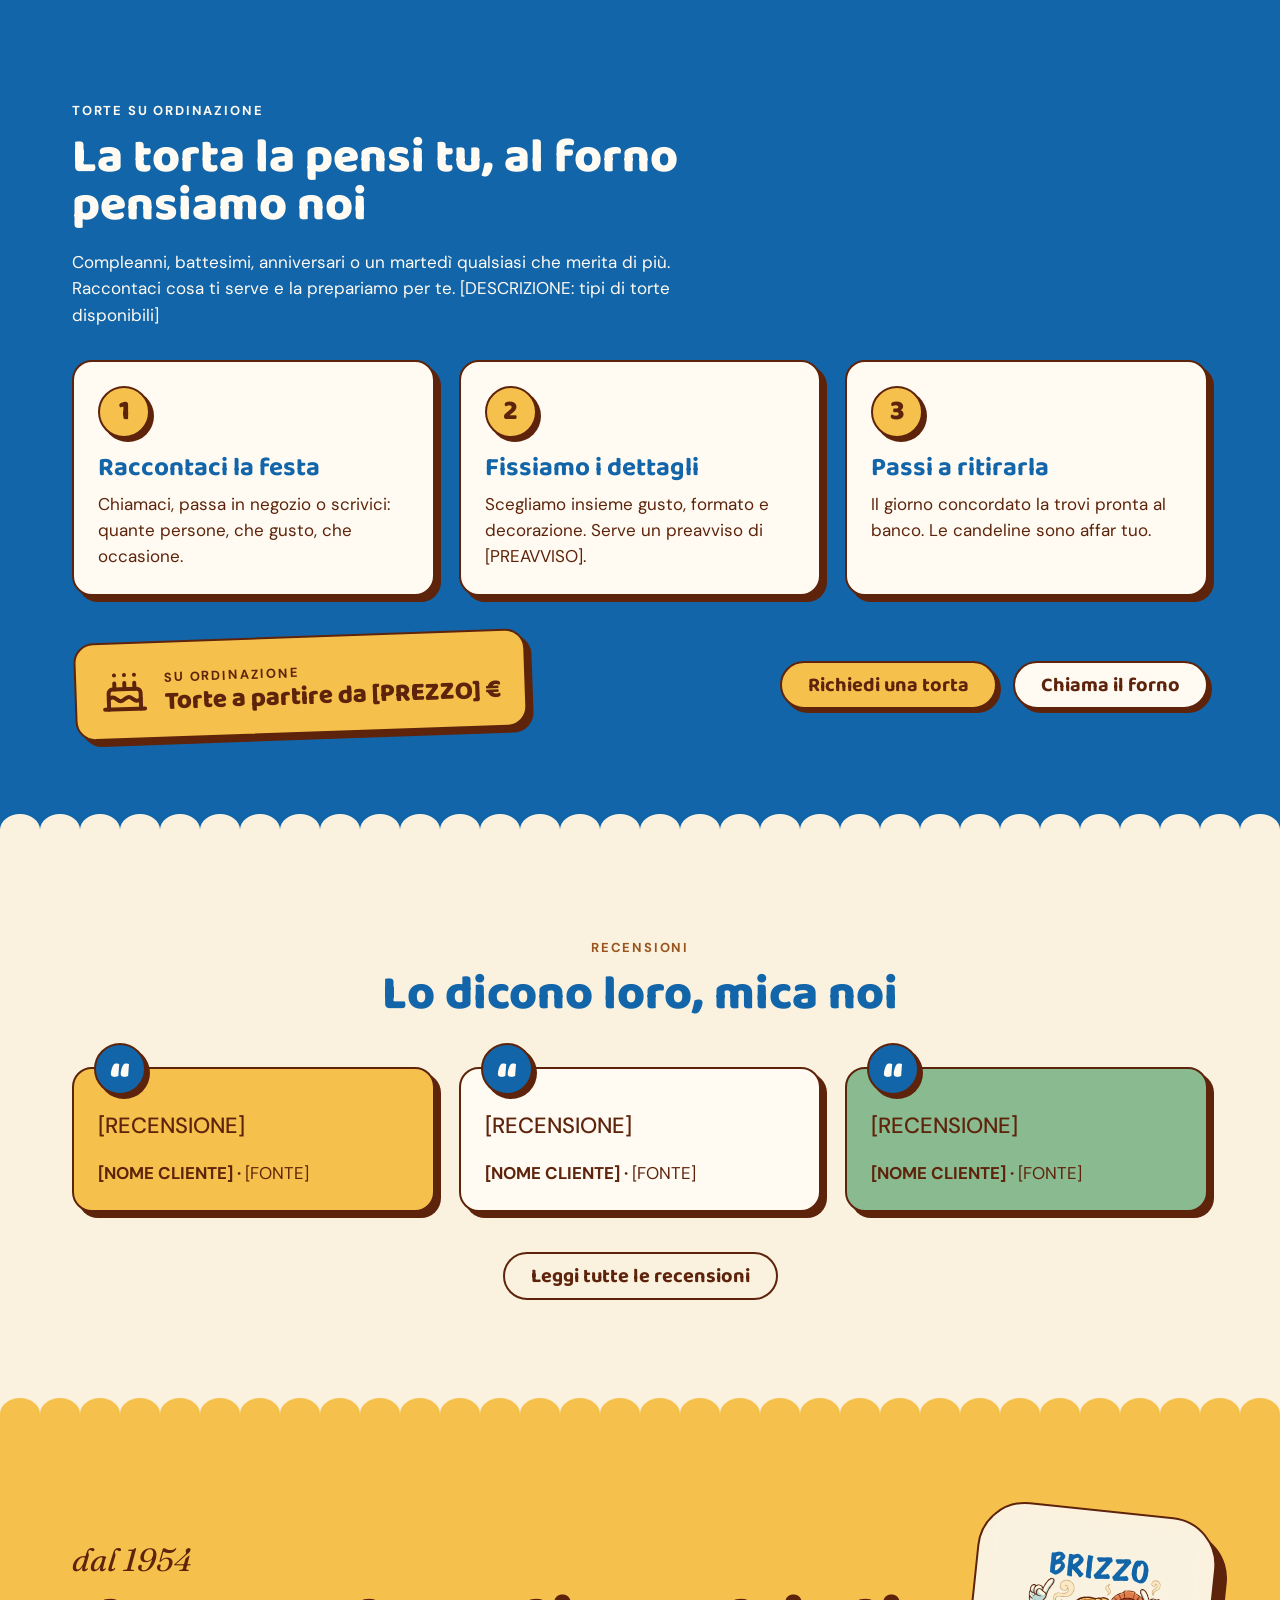
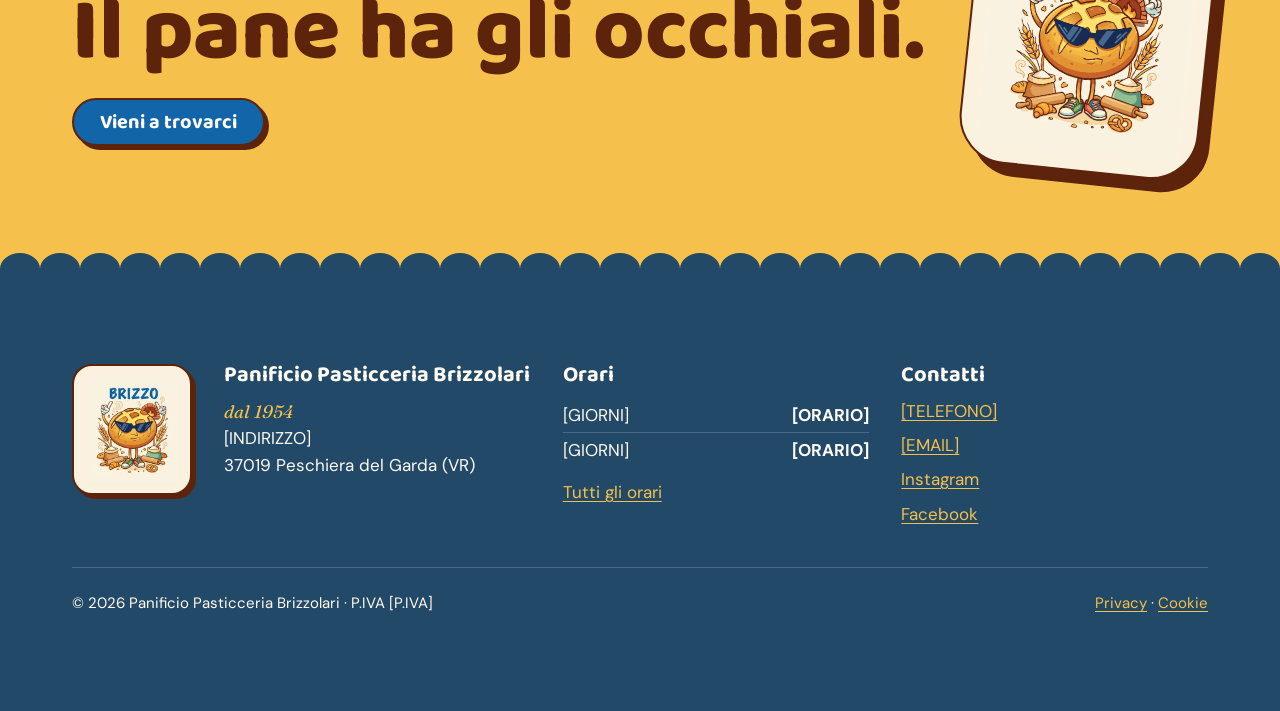
==== commit 9bd4d663: "Sito in inglese, francese e tedesco - Pagine generate da scripts/genera.py, con tutti i testi delle " ====
--- a/index.html
+++ b/index.html
@@ -5,32 +5,43 @@
 <meta name="viewport" content="width=device-width, initial-scale=1">
 <title>Panificio Pasticceria Brizzolari · Peschiera del Garda, dal 1954</title>
 <meta name="description" content="Pane, dolci e torte su ordinazione fatti in casa ogni giorno a Peschiera del Garda. Il forno di famiglia Brizzolari, dal 1954.">
+<link rel="canonical" href="https://brizzolari.pressart.work/">
+<link rel="alternate" hreflang="it" href="https://brizzolari.pressart.work/">
+<link rel="alternate" hreflang="en" href="https://brizzolari.pressart.work/en/">
+<link rel="alternate" hreflang="fr" href="https://brizzolari.pressart.work/fr/">
+<link rel="alternate" hreflang="de" href="https://brizzolari.pressart.work/de/">
+<link rel="alternate" hreflang="x-default" href="https://brizzolari.pressart.work/">
 <meta name="theme-color" content="#FAF2DF">
 <meta property="og:title" content="Panificio Pasticceria Brizzolari · Peschiera del Garda, dal 1954">
 <meta property="og:description" content="Pane, dolci e torte su ordinazione fatti in casa ogni giorno a Peschiera del Garda. Il forno di famiglia Brizzolari, dal 1954.">
 <meta property="og:type" content="website">
-<meta property="og:image" content="assets/brizzo-logo-640.png">
-<link rel="icon" type="image/png" sizes="48x48" href="assets/favicon-48.png">
-<link rel="icon" type="image/png" sizes="512x512" href="assets/favicon-512.png">
-<link rel="apple-touch-icon" href="assets/apple-touch-icon.png">
+<meta property="og:locale" content="it_IT">
+<meta property="og:image" content="https://brizzolari.pressart.work/assets/brizzo-logo-640.png">
+<link rel="icon" type="image/png" sizes="48x48" href="/assets/favicon-48.png">
+<link rel="icon" type="image/png" sizes="512x512" href="/assets/favicon-512.png">
+<link rel="apple-touch-icon" href="/assets/apple-touch-icon.png">
 <link rel="preconnect" href="https://fonts.googleapis.com">
 <link rel="preconnect" href="https://fonts.gstatic.com" crossorigin>
 <link href="https://fonts.googleapis.com/css2?family=Baloo+2:wght@600;700;800&family=Fraunces:ital,opsz,wght@0,9..144,500;1,9..144,400;1,9..144,600&family=DM+Sans:opsz,wght@9..40,400;9..40,500;9..40,700&display=swap" rel="stylesheet">
 <script>document.documentElement.classList.add("js")</script>
-<link rel="stylesheet" href="tokens.css">
-<link rel="stylesheet" href="css/sito.css">
-<script src="js/sito.js" defer></script>
+<link rel="stylesheet" href="/tokens.css">
+<link rel="stylesheet" href="/css/sito.css">
+<script src="/js/sito.js" defer></script>
 </head>
 <body>
 <a class="salta" href="#contenuto">Vai al contenuto</a>
 
+<div class="barra-alta">
+  <div class="contenitore barra-alta__riga">
+    <p>dal 1954<span class="solo-largo"> · Peschiera del Garda</span></p>
+    <nav aria-label="Lingua"><ul class="lingue"><li><a href="/" hreflang="it" lang="it" aria-label="Italiano" aria-current="true">IT</a></li><li><a href="/en/" hreflang="en" lang="en" aria-label="English">EN</a></li><li><a href="/fr/" hreflang="fr" lang="fr" aria-label="Français">FR</a></li><li><a href="/de/" hreflang="de" lang="de" aria-label="Deutsch">DE</a></li></ul></nav>
+  </div>
+</div>
+
 <header class="testata">
   <div class="contenitore testata__barra">
-    <a class="marchio" href="index.html">
-      <picture>
-        <source srcset="assets/brizzo-logo-160.webp" type="image/webp">
-        <img src="assets/brizzo-logo-160.png" width="48" height="53" alt="">
-      </picture>
+    <a class="marchio" href="/">
+      <picture><source srcset="/assets/brizzo-logo-160.webp" type="image/webp"><img src="/assets/brizzo-logo-160.png" width="160" height="178" alt=""></picture>
       <span><span class="marchio__nome">Brizzolari</span><span class="marchio__sotto">Panificio Pasticceria</span></span>
     </a>
     <button class="menu-toggle" type="button" aria-expanded="false" aria-controls="nav-principale">
@@ -38,13 +49,13 @@
     </button>
     <nav class="nav" id="nav-principale" aria-label="Principale">
       <ul>
-        <li><a href="index.html" aria-current="page">Home</a></li>
-        <li><a href="index.html#forno">Il forno</a></li>
-        <li><a href="index.html#pane">Pane</a></li>
-        <li><a href="index.html#pasticceria">Pasticceria</a></li>
-        <li><a href="orari.html">Orari e dove siamo</a></li>
-        <li><a href="contatti.html">Contatti</a></li>
-        <li><a class="btn btn--oro" href="contatti.html?tipo=torta#modulo">Ordina una torta</a></li>
+        <li><a href="/" aria-current="page">Home</a></li>
+        <li><a href="/#forno">Il forno</a></li>
+        <li><a href="/#pane">Pane</a></li>
+        <li><a href="/#pasticceria">Pasticceria</a></li>
+        <li><a href="/orari">Orari e dove siamo</a></li>
+        <li><a href="/contatti">Contatti</a></li>
+        <li><a class="btn btn--oro" href="/contatti?tipo=torta#modulo">Ordina una torta</a></li>
       </ul>
     </nav>
   </div>
@@ -61,16 +72,13 @@
       <p class="sottotitolo">Pane, dolci e lievitati fatti in casa, ogni giorno, a Peschiera del Garda.</p>
       <div class="riga">
         <a class="btn btn--primario" href="#pane">Scopri il banco</a>
-        <a class="btn btn--oro" href="contatti.html?tipo=torta#modulo">Ordina una torta</a>
-        <a class="btn btn--contorno" href="orari.html">Dove siamo</a>
+        <a class="btn btn--oro" href="/contatti?tipo=torta#modulo">Ordina una torta</a>
+        <a class="btn btn--contorno" href="/orari">Dove siamo</a>
       </div>
     </div>
     <div class="hero__scena">
       <div class="logo-riquadro hero__logo">
-      <picture>
-        <source srcset="assets/brizzo-logo-640.webp" type="image/webp">
-        <img src="assets/brizzo-logo-640.png" width="640" height="711" alt="Brizzo, la pagnotta con gli occhiali da sole, logo del Panificio Brizzolari" fetchpriority="high">
-      </picture>
+        <picture><source srcset="/assets/brizzo-logo-640.webp" type="image/webp"><img src="/assets/brizzo-logo-640.png" width="640" height="711" alt="Brizzo, la pagnotta con gli occhiali da sole, logo del Panificio Brizzolari" fetchpriority="high"></picture>
       </div>
       <span class="vapore vapore--1" aria-hidden="true"></span><span class="vapore vapore--2" aria-hidden="true"></span><span class="vapore vapore--3" aria-hidden="true"></span>
     </div>
@@ -244,7 +252,7 @@
         </div>
       </div>
       <div class="riga">
-        <a class="btn btn--oro" href="contatti.html?tipo=torta#modulo">Richiedi una torta</a>
+        <a class="btn btn--oro" href="/contatti?tipo=torta#modulo">Richiedi una torta</a>
         <a class="btn btn--chiaro" href="tel:[TELEFONO]">Chiama il forno</a>
       </div>
     </div>
@@ -264,7 +272,7 @@
         <blockquote><p style="margin:0">[RECENSIONE]</p></blockquote>
         <figcaption>[NOME CLIENTE] · <span style="font-weight:400">[FONTE]</span></figcaption>
       </figure>
-      <figure class="card recensione" data-rivela style="--ritardo:120ms">
+      <figure class="card recensione" style="--ritardo:120ms" data-rivela>
         <span class="recensione__virgolette" aria-hidden="true">“</span>
         <blockquote><p style="margin:0">[RECENSIONE]</p></blockquote>
         <figcaption>[NOME CLIENTE] · <span style="font-weight:400">[FONTE]</span></figcaption>
@@ -285,13 +293,10 @@
     <div data-rivela>
       <p class="accento">dal 1954</p>
       <h2 class="display">Il pane ha gli occhiali.</h2>
-      <a class="btn btn--primario" href="orari.html">Vieni a trovarci</a>
+      <a class="btn btn--primario" href="/orari">Vieni a trovarci</a>
     </div>
     <div class="fascia__brizzo logo-riquadro" aria-hidden="true">
-      <picture>
-        <source srcset="assets/brizzo-logo-640.webp" type="image/webp">
-        <img src="assets/brizzo-logo-640.png" width="640" height="711" alt="" loading="lazy">
-      </picture>
+      <picture><source srcset="/assets/brizzo-logo-640.webp" type="image/webp"><img src="/assets/brizzo-logo-640.png" width="640" height="711" alt="" loading="lazy"></picture>
     </div>
   </div>
 </section>
@@ -301,10 +306,7 @@
   <div class="contenitore">
     <div class="footer__griglia">
       <div class="logo-riquadro">
-        <picture>
-          <source srcset="assets/brizzo-logo-160.webp" type="image/webp">
-          <img src="assets/brizzo-logo-160.png" width="160" height="178" alt="Brizzo, la pagnotta con gli occhiali da sole, logo del Panificio Brizzolari">
-        </picture>
+        <picture><source srcset="/assets/brizzo-logo-160.webp" type="image/webp"><img src="/assets/brizzo-logo-160.png" width="160" height="178" alt="Brizzo, la pagnotta con gli occhiali da sole, logo del Panificio Brizzolari"></picture>
       </div>
       <div>
         <h2>Panificio Pasticceria Brizzolari</h2>
@@ -315,7 +317,7 @@
         <h2>Orari</h2>
         <div class="card-orari__riga"><span>[GIORNI]</span><span>[ORARIO]</span></div>
         <div class="card-orari__riga"><span>[GIORNI]</span><span>[ORARIO]</span></div>
-        <p style="margin-top:var(--s-3)"><a href="orari.html">Tutti gli orari</a></p>
+        <p style="margin-top:var(--s-3)"><a href="/orari">Tutti gli orari</a></p>
       </div>
       <div>
         <h2>Contatti</h2>
--- a/css/sito.css
+++ b/css/sito.css
@@ -50,7 +50,7 @@
 .nav a[aria-current="page"] { background: var(--oro); border-color: var(--bruno); }
 .nav .btn { margin-top: var(--s-2); }
 
-@media (min-width: 1100px) {
+@media (min-width: 1200px) {
   .menu-toggle { display: none; }
   .nav, .nav.aperto { display: block; position: static; border: 0; background: none; }
   .nav ul { flex-direction: row; align-items: center; padding: 0; gap: var(--s-2); }
@@ -349,3 +349,19 @@
 @media (max-width: 899px) { .hero__scena { width: 86%; margin-top: var(--s-6); } }
 .recensione__virgolette { padding-top: 12px; }
 @media (min-width: 900px) { .griglia--biglietti { grid-template-columns: repeat(3, 1fr); } }
+
+/* ================= v3: barra alta con selettore lingua ================= */
+.barra-alta { background: var(--notte); color: var(--farina); font-size: var(--fs-piccolo); }
+.barra-alta__riga { display: flex; align-items: center; justify-content: space-between; gap: var(--s-4); min-height: 40px; }
+.barra-alta p { margin: 0; font-weight: 500; }
+.lingue { list-style: none; margin: 0; padding: 0; display: flex; gap: var(--s-1); }
+.lingue a {
+  display: inline-grid; place-items: center; min-width: 40px; min-height: 32px; padding: 0 var(--s-2);
+  border: 2px solid transparent; border-radius: var(--r-pill);
+  font-weight: 700; letter-spacing: .08em; color: var(--farina); text-decoration: none;
+}
+.lingue a:hover { border-color: var(--farina); color: var(--farina); }
+.lingue a[aria-current] { background: var(--oro); color: var(--bruno); border-color: var(--bruno); }
+.barra-alta :focus-visible { outline-color: var(--oro); }
+@media (max-width: 479px) { .barra-alta p { font-size: var(--fs-etichetta); } }
+@media (max-width: 479px) { .solo-largo { display: none; } }
